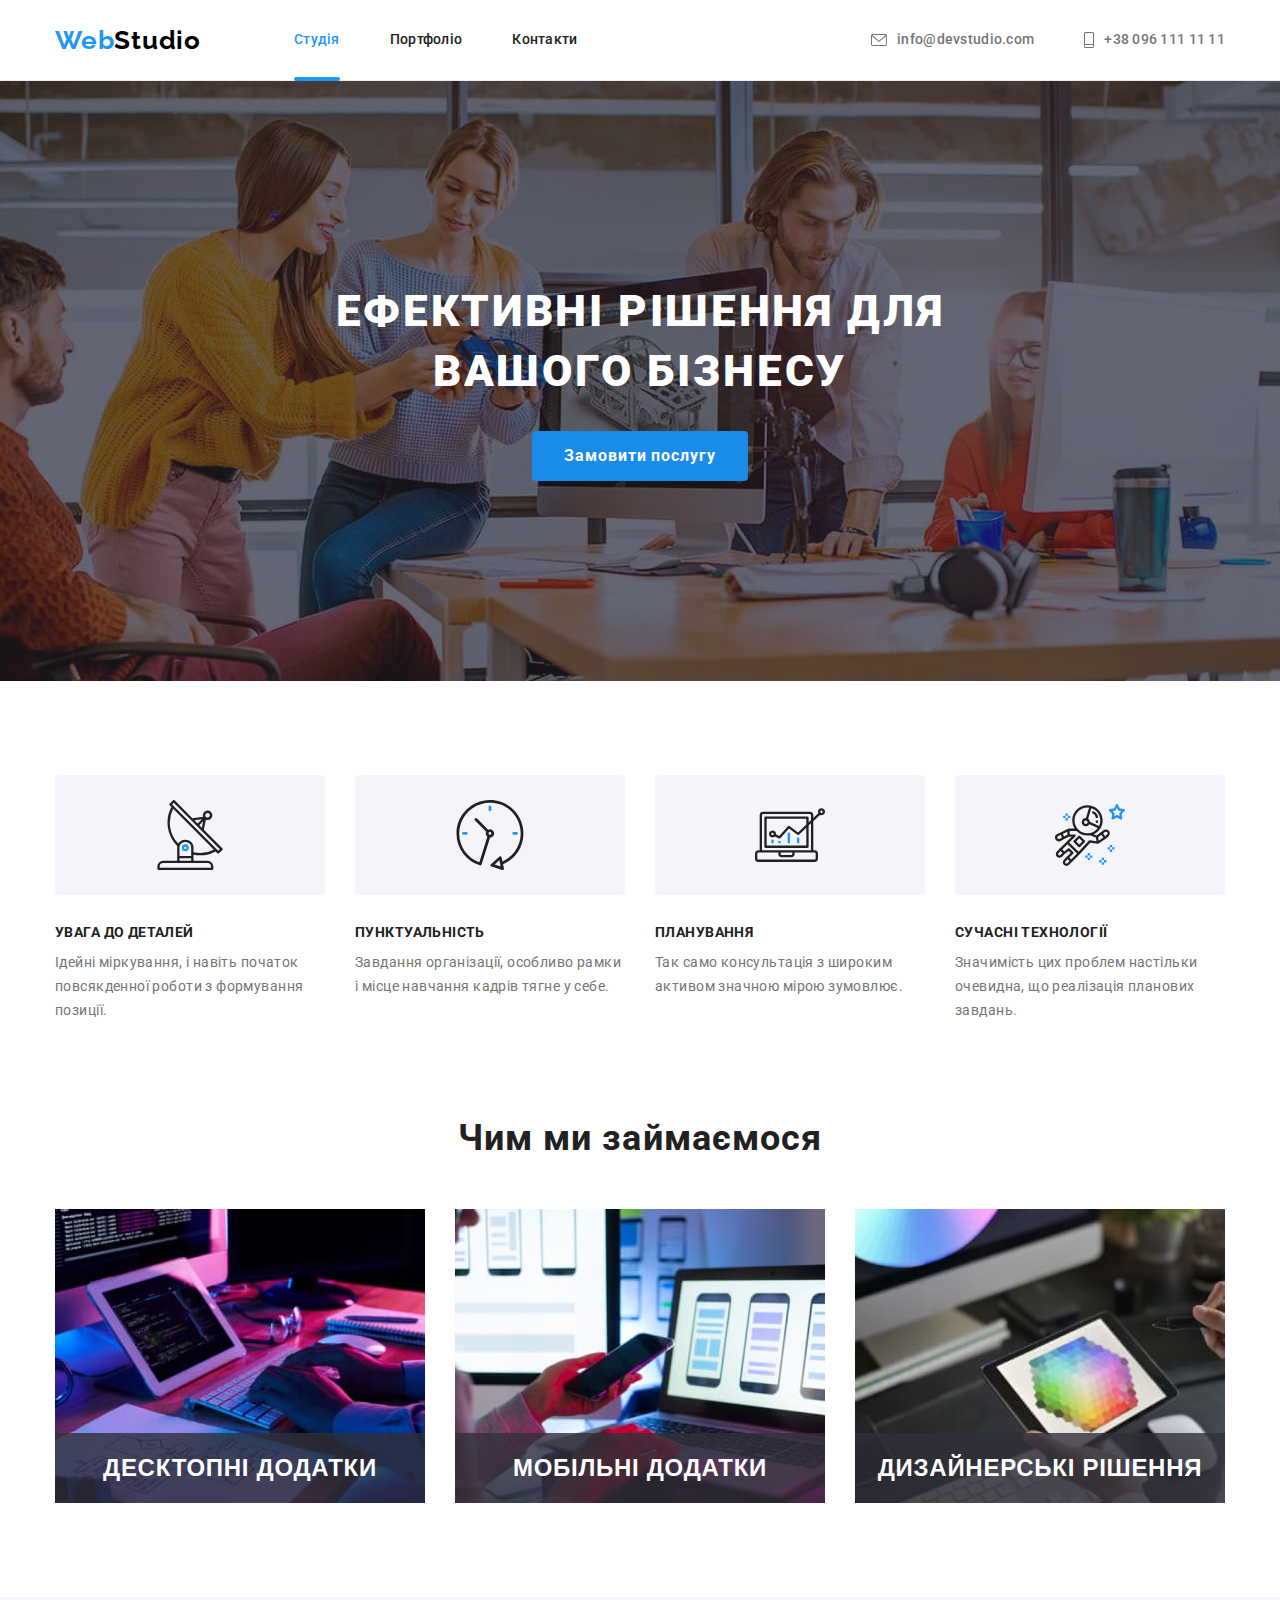
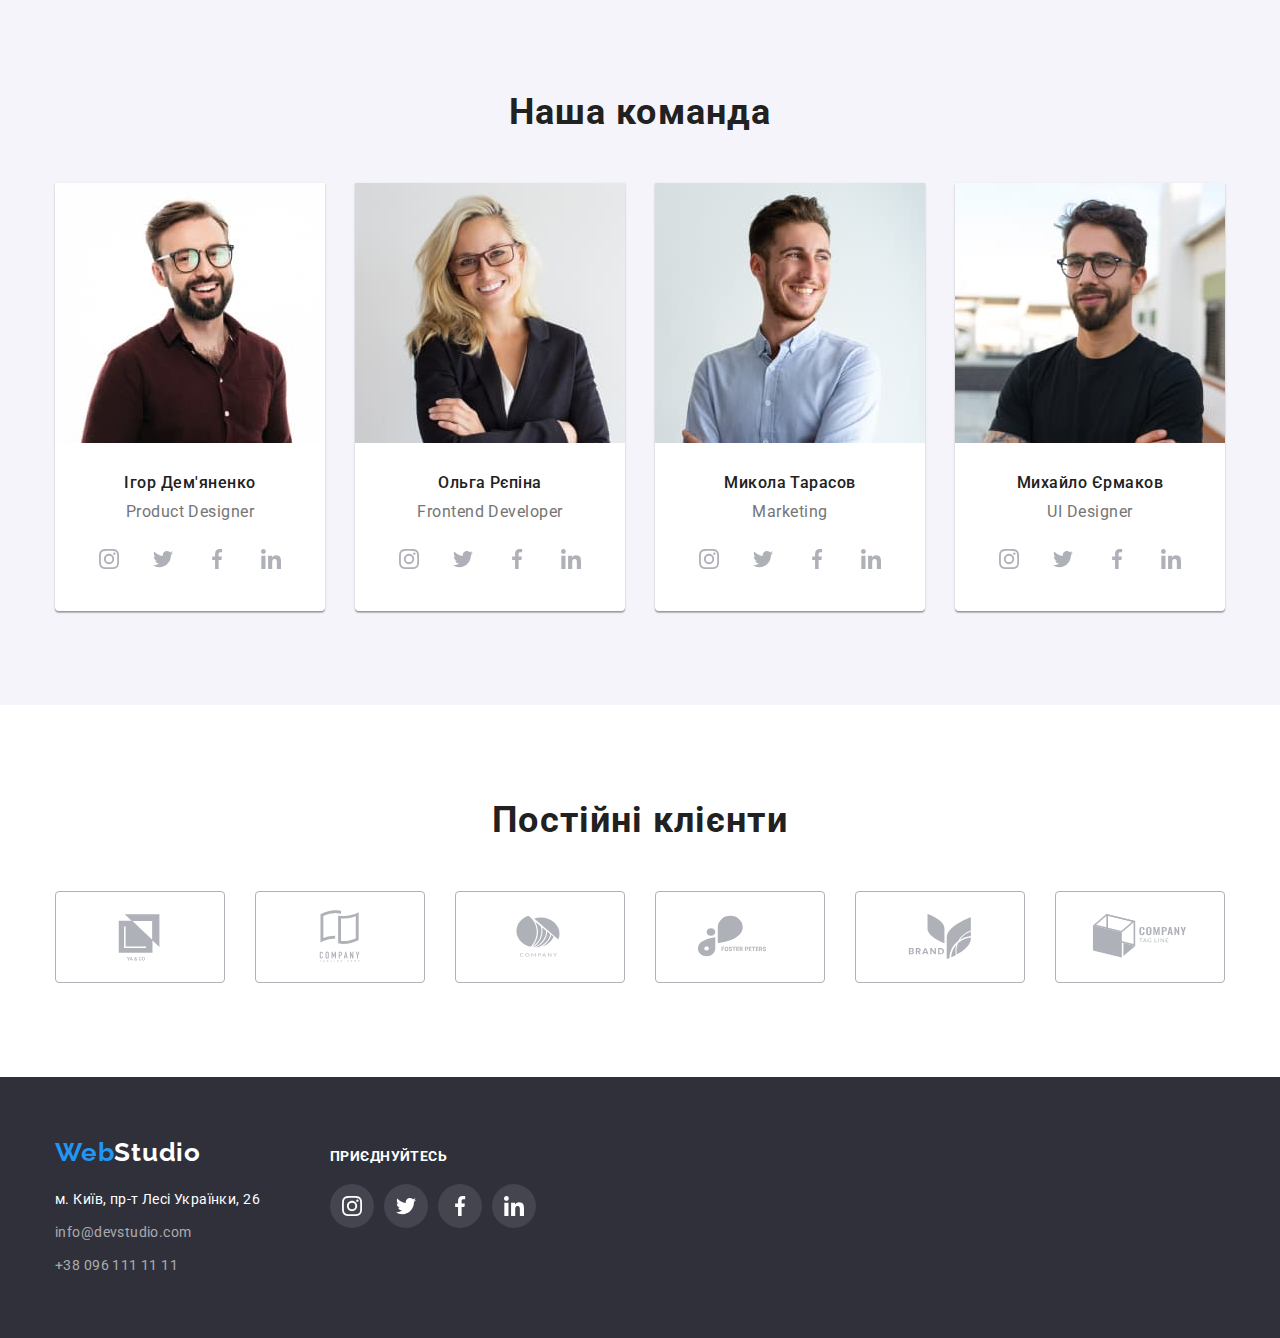
==== index.html @ 01a37bda "Home work 6" ====
<!DOCTYPE html>
<html lang="uk">
  <head>
    <meta charset="UTF-8" />
    <meta http-equiv="X-UA-Compatible" content="IE=edge" />
    <meta name="viewport" content="width=device-width, initial-scale=1.0" />
    <title>WebStudio</title>
    <link
      rel="stylesheet"
      href="https://cdnjs.cloudflare.com/ajax/libs/modern-normalize/1.1.0/modern-normalize.min.css"
    />
    <link rel="stylesheet" href="./css/styles.css" />
    <link rel="preconnect" href="https://fonts.googleapis.com" />
    <link rel="preconnect" href="https://fonts.gstatic.com" crossorigin />
    <link
      href="https://fonts.googleapis.com/css2?family=Raleway:wght@700&family=Roboto:wght@400;500;700;900&display=swap"
      rel="stylesheet"
    />
  </head>
  <body>
    <header class="header">
      <div class="container-header container">
        <nav class="site-nav">
          <a class="logo" href="./index.html">Web<span class="logo-second-part">Studio</span></a>
          <ul class="site-nav-menue list">
            <li class="site-nav-item">
              <a class="nav-link current" href="./index.html">Студія</a>
            </li>
            <li class="site-nav-item">
              <a class="nav-link" href="./portfolio.html">Портфоліо</a>
            </li>
            <li class="site-nav-item">
              <a class="nav-link" href="#">Контакти</a>
            </li>
          </ul>
        </nav>
        <ul class="contact-list list">
          <li class="item">
            <a class="link" href="mailto:info@devstudio.com">
              <svg class="contact-icon" width="16px" height="12px">
                <use href="./images/icons.svg#icon-mail"></use>
              </svg>
              info@devstudio.com
            </a>
          </li>
          <li class="item">
            <a class="link" href="+380961111111">
              <svg class="contact-icon" width="10px" height="16px">
                <use href="./images/icons.svg#icon-telephon"></use>
              </svg>
              +38 096 111 11 11
            </a>
          </li>
        </ul>
      </div>
    </header>
    <main>
      <section class="hero">
        <div class="hero-container container">
          <h1 class="hero-title">Ефективні рішення для вашого бізнесу</h1>
          <button class="hero-button" type="button" data-modal-open>Замовити послугу</button>
        </div>
      </section>
      <section class="feature section">
        <div class="container">
          <h2 class="visually-hidden">Наші переваги</h2>
          <ul class="feature-list list">
            <li class="feature-item">
              <a href="" class="feature-link">
                <svg class="feature-icon" width="70" height="70">
                  <use href="./images/icons.svg#icon-antenna"></use>
                </svg>
              </a>
              <h3 class="feature-title">Увага до деталей</h3>
              <p class="feature-describe">
                Ідейні міркування, і навіть початок повсякденної роботи з формування позиції.
              </p>
            </li>

            <li class="feature-item">
              <a href="" class="feature-link">
                <svg class="feature-icon" width="70" height="70">
                  <use href="./images/icons.svg#icon-clock"></use>
                </svg>
              </a>
              <h3 class="feature-title">Пунктуальність</h3>
              <p class="feature-describe">
                Завдання організації, особливо рамки і місце навчання кадрів тягне у себе.
              </p>
            </li>
            <li class="feature-item">
              <a href="" class="feature-link">
                <svg class="feature-icon" width="70" height="70">
                  <use href="./images/icons.svg#icon-diagram"></use>
                </svg>
              </a>
              <h3 class="feature-title">Планування</h3>
              <p class="feature-describe">
                Так само консультація з широким активом значною мірою зумовлює.
              </p>
            </li>
            <li class="feature-item">
              <a href="" class="feature-link">
                <svg class="feature-icon" width="70" height="70">
                  <use href="./images/icons.svg#icon-astronaut"></use>
                </svg>
              </a>
              <h3 class="feature-title">Сучасні технології</h3>
              <p class="feature-describe">
                Значимість цих проблем настільки очевидна, що реалізація планових завдань.
              </p>
            </li>
          </ul>
        </div>
      </section>
      <section class="section-work section">
        <div class="container">
          <h2 class="section-title">Чим ми займаємося</h2>
          <ul class="work-list list">
            <li class="work-item">
              <div class="work-thumb">
                <img src="./images/comp1.jpg" alt="Людина працює за комп'ютером" width="370" />
                <p class="work-text">Десктопні додатки</p>
              </div>
            </li>
            <li class="work-item">
              <div class="work-thumb">
                <img
                  src="./images/comp2.jpg"
                  alt="Людина працює з мобілкою і ком'ютером одночасно"
                  width="370"
                />
                <p class="work-text">Мобільні додатки</p>
              </div>
            </li>
            <li class="work-item">
              <div class="work-thumb">
                <img
                  src="./images/comp3.jpg"
                  alt="Людина працює з піксельним зображенням"
                  width="370"
                />
                <p class="work-text">Дизайнерські рішення</p>
              </div>
            </li>
          </ul>
        </div>
      </section>
      <section class="section-command section">
        <div class="container">
          <h2 class="section-title">Наша команда</h2>
          <ul class="members-list list">
            <li class="member-item">
              <img
                class="member-img"
                src="./images/igor1.jpg"
                alt="Фото Ігора Дем'яненка"
                width="270"
              />
              <div class="member-info">
                <h3 class="member-title">Ігор Дем'яненко</h3>
                <p class="member-describe" lang="en">Product Designer</p>
                <ul class="members-icons list">
                  <li class="member-icon-item">
                    <a href="" class="member-icon-link">
                      <svg class="member-icon" width="20" height="20">
                        <use href="./images/icons.svg#icon-instagram"></use>
                      </svg>
                    </a>
                  </li>
                  <li class="member-icon-item">
                    <a href="" class="member-icon-link">
                      <svg class="member-icon" width="20" height="20">
                        <use href="./images/icons.svg#icon-twitter"></use>
                      </svg>
                    </a>
                  </li>
                  <li class="member-icon-item">
                    <a href="" class="member-icon-link">
                      <svg class="member-icon" width="20" height="20">
                        <use href="./images/icons.svg#icon-facebook"></use>
                      </svg>
                    </a>
                  </li>
                  <li class="member-icon-item">
                    <a href="" class="member-icon-link">
                      <svg class="member-icon" width="20" height="20">
                        <use href="./images/icons.svg#icon-linkedin"></use>
                      </svg>
                    </a>
                  </li>
                </ul>
              </div>
            </li>
            <li class="member-item">
              <img class="member-img" src="./images/olga2.jpg" alt="Ольга Рєпіна" width="270" />
              <div class="member-info">
                <h3 class="member-title">Ольга Рєпіна</h3>
                <p class="member-describe" lang="en">Frontend Developer</p>
                <ul class="members-icons list">
                  <li class="member-icon-item">
                    <a href="" class="member-icon-link">
                      <svg class="member-icon" width="20" height="20">
                        <use href="./images/icons.svg#icon-instagram"></use>
                      </svg>
                    </a>
                  </li>
                  <li class="member-icon-item">
                    <a href="" class="member-icon-link">
                      <svg class="member-icon" width="20" height="20">
                        <use href="./images/icons.svg#icon-twitter"></use>
                      </svg>
                    </a>
                  </li>
                  <li class="member-icon-item">
                    <a href="" class="member-icon-link">
                      <svg class="member-icon" width="20" height="20">
                        <use href="./images/icons.svg#icon-facebook"></use>
                      </svg>
                    </a>
                  </li>
                  <li class="member-icon-item">
                    <a href="" class="member-icon-link">
                      <svg class="member-icon" width="20" height="20">
                        <use href="./images/icons.svg#icon-linkedin"></use>
                      </svg>
                    </a>
                  </li>
                </ul>
              </div>
            </li>
            <li class="member-item">
              <img
                class="member-img"
                src="./images/mukola3.jpg"
                alt="Фото Миколи Тарасова"
                width="270"
              />
              <div class="member-info">
                <h3 class="member-title">Микола Тарасов</h3>
                <p class="member-describe" lang="en">Marketing</p>
                <ul class="members-icons list">
                  <li class="member-icon-item">
                    <a href="" class="member-icon-link">
                      <svg class="member-icon" width="20" height="20">
                        <use href="./images/icons.svg#icon-instagram"></use>
                      </svg>
                    </a>
                  </li>
                  <li class="member-icon-item">
                    <a href="" class="member-icon-link">
                      <svg class="member-icon" width="20" height="20">
                        <use href="./images/icons.svg#icon-twitter"></use>
                      </svg>
                    </a>
                  </li>
                  <li class="member-icon-item">
                    <a href="" class="member-icon-link">
                      <svg class="member-icon" width="20" height="20">
                        <use href="./images/icons.svg#icon-facebook"></use>
                      </svg>
                    </a>
                  </li>
                  <li class="member-icon-item">
                    <a href="" class="member-icon-link">
                      <svg class="member-icon-icon" width="20" height="20">
                        <use href="./images/icons.svg#icon-linkedin"></use>
                      </svg>
                    </a>
                  </li>
                </ul>
              </div>
            </li>
            <li class="member-item">
              <img
                class="member-img"
                src="./images/muhaylo4.jpg"
                alt="Фото Михайла Єрмака"
                width="270"
              />
              <div class="member-info">
                <h3 class="member-title">Михайло Єрмаков</h3>
                <p class="member-describe" lang="en">UI Designer</p>
                <ul class="members-icons list">
                  <li class="member-icon-item">
                    <a href="" class="member-icon-link">
                      <svg class="member-icon" width="20" height="20">
                        <use href="./images/icons.svg#icon-instagram"></use>
                      </svg>
                    </a>
                  </li>
                  <li class="member-icon-item">
                    <a href="" class="member-icon-link">
                      <svg class="member-icon" width="20" height="20">
                        <use href="./images/icons.svg#icon-twitter"></use>
                      </svg>
                    </a>
                  </li>
                  <li class="member-icon-item">
                    <a href="" class="member-icon-link">
                      <svg class="member-icon" width="20" height="20">
                        <use href="./images/icons.svg#icon-facebook"></use>
                      </svg>
                    </a>
                  </li>
                  <li class="member-icon-item">
                    <a href="" class="member-icon-link">
                      <svg class="member-icon" width="20" height="20">
                        <use href="./images/icons.svg#icon-linkedin"></use>
                      </svg>
                    </a>
                  </li>
                </ul>
              </div>
            </li>
          </ul>
        </div>
      </section>
      <section class="section-clients section">
        <div class="container">
          <h2 class="section-title">Постійні клієнти</h2>
          <ul class="clients-list list">
            <li class="clients-item">
              <a href="" class="clients-link">
                <svg class="clients-icon" width="106" height="60">
                  <use href="./images/icons.svg#icon-yaco"></use>
                </svg>
              </a>
            </li>
            <li class="clients-item">
              <a href="" class="clients-link">
                <svg class="clients-icon" width="106" height="60">
                  <use href="./images/icons.svg#icon-heretagline"></use>
                </svg>
              </a>
            </li>
            <li class="clients-item">
              <a href="" class="clients-link">
                <svg class="clients-icon" width="106" height="60">
                  <use href="./images/icons.svg#icon-company"></use>
                </svg>
              </a>
            </li>
            <li class="clients-item">
              <a href="" class="clients-link">
                <svg class="clients-icon" width="106" height="60">
                  <use href="./images/icons.svg#icon-foster"></use>
                </svg>
              </a>
            </li>
            <li class="clients-item">
              <a href="" class="clients-link">
                <svg class="clients-icon" width="106" height="60">
                  <use href="./images/icons.svg#icon-brend"></use>
                </svg>
              </a>
            </li>
            <li class="clients-item">
              <a href="" class="clients-link">
                <svg class="clients-icon" width="106" height="60">
                  <use href="./images/icons.svg#icon-tagline"></use>
                </svg>
              </a>
            </li>
          </ul>
        </div>
      </section>
    </main>
    <footer class="footer">
      <div class="footer-box container">
        <div class="footer-box-left">
          <a class="footer-logo" href="./index.html"
            >Web<span class="footer-logo-second-part">Studio</span></a
          >
          <address>
            <ul class="address-list list">
              <li class="item">
                <a class="link" href="https://goo.gl/maps/BLsoYbR85hRVmDrb9"
                  >м. Київ, пр-т Лесі Українки, 26</a
                >
              </li>
              <li class="item">
                <a class="contact-link link" href="mailto:info@devstudio.com">info@devstudio.com</a>
              </li>
              <li class="item">
                <a class="contact-link link" href="+380961111111">+38 096 111 11 11</a>
              </li>
            </ul>
          </address>
        </div>
        <div class="footer-social-block">
          <p class="social-block-title">Приєднуйтесь</p>
          <ul class="social-icons list">
            <li class="social-icon-item">
              <a href="#" class="social-icon-link">
                <svg class="social-icon" width="20" height="20">
                  <use href="./images/icons.svg#icon-instagram"></use>
                </svg>
              </a>
            </li>
            <li class="social-icon-item">
              <a href="#" class="social-icon-link">
                <svg class="social-icon" width="20" height="20">
                  <use href="./images/icons.svg#icon-twitter"></use>
                </svg>
              </a>
            </li>
            <li class="social-icon-item">
              <a href="#" class="social-icon-link">
                <svg class="social-icon" width="20" height="20">
                  <use href="./images/icons.svg#icon-facebook"></use>
                </svg>
              </a>
            </li>
            <li class="social-icon-item">
              <a href="#" class="social-icon-link">
                <svg class="social-icon" width="20" height="20">
                  <use href="./images/icons.svg#icon-linkedin"></use>
                </svg>
              </a>
            </li>
          </ul>
        </div>
      </div>
    </footer>
    <div class="backdrop is-hidden" data-modal>
      <div class="modal">
        <!-- <h2>Open</h2>
        <p>Open window></p> -->
        <button class="modal-close-button" type="button" data-modal-close>
          <svg class="close-icon" width="18" height="18">
            <use href="./images/icons.svg#icon-close-black-new"></use>
          </svg>
        </button>
        <div class="form-field">
          <h2 class="form-title">Залиште свої дані, ми вам передзвонимо</h2>
          <form name="contact-form">
            <label class="form-label" for="person-name">Ім'я</label>
            <div class="form-control">
              <input class="form-input" id="person-name" type="text" name="person-name" />
              <svg class="form-icon" width="18" height="18">
                <use href="./images/icons.svg#icon-person"></use>
              </svg>
            </div>

            <label class="form-label" for="person-phone">Телефон</label>
            <div class="form-control">
              <input class="form-input" id="person-phone" type="tel" name="person-phone" />
              <svg class="form-icon" width="18" height="18">
                <use href="./images/icons.svg#icon-phone"></use>
              </svg>
            </div>

            <label class="form-label" for="person-email">Пошта</label>
            <div class="form-control">
              <input class="form-input" id="person-email" type="email" name="person-email" />
              <svg class="form-icon" width="18" height="18">
                <use href="./images/icons.svg#icon-email"></use>
              </svg>
            </div>

            <label class="form-label" for="person-commet">Коментар</label>
            <textarea
              class="form-commet"
              id="person-commet"
              name="person-commet"
              placeholder="Введіть текст"
            ></textarea>

            <!-- <input
              class="checkbox-input"
              id="terms-checkbox"
              type="checkbox"
              name="terms-checkbox"
            /> -->
            <label class="checkbox-label" for="terms-checkbox">
              <input
                class="checkbox-input"
                id="terms-checkbox"
                type="checkbox"
                name="terms-checkbox"
              />
              <span class="checkbox-chec-markr">
                <svg class="checkbox-icon" width="13" height="11">
                  <use href="./images/icons.svg#icon-chec-mark"></use>
                </svg> </span
              >Погоджуюся з розсилкою та приймаю
              <a class="checkbox-link" href="#">Умови договору</a>
            </label>

            <button class="form-button" type="submit">Відправити</button>
          </form>
        </div>
      </div>
    </div>
    <script src="./js/modal.js"></script>
  </body>
</html>
---- css/styles.css ----
:root {
    --primary-text-color:#757575;
    --title-text-color:#212121;
    --accent-color: #2196f3;
    --button-color:#188ce8;
    --logo-second-part-color:#000000;
    --title-white-color:#ffffff;
    --dark-background-color:#2f303a;
    --ligt-background-color:#f5f4fa;
    --customers-background-color:#f5f5f5;
    --icons-background: #afb1b8;

}


body {
    font-family: 'Roboto', sans-serif;
    font-size: 14px;
    background-color: var(--title-white-color);
    color: var(--primary-text-color)
}

p,
h1,
h2,
h3,
h4,
h5,
h6 {
    margin: 0;
}

ul,
ol {
    margin: 0;
    padding-left: 0;
}

button {
    cursor: pointer;
}

address {
    font-style: normal;
}

img {
    display: block;
    max-width: 100%;
    height: auto;
}

.list {
    list-style: none;
}

 /*------- Загальна ширина контейнера------- */


.container {
    width: 1200px;
    margin-left: auto;
    margin-right: auto;
    padding-left: 15px;
    padding-right: 15px;
}

.section {
    padding: 94px 0px;
}

/*------- Сховати текст------- */

.visually-hidden {
    position: absolute;
    white-space: nowrap;
    width: 1px;
    height: 1px;
    overflow: hidden;
    border: 0;
    padding: 0;
    clip: rect(0 0 0 0);
    clip-path: inset(50%);
    margin: -1px;
}
 
.header {
    /* padding: 24px 0%; */
    border-bottom: 1px solid #ececec;
}

/* ------- Логотип----- */

.logo {
    margin-right: 93px;

    font-family: 'Raleway', sans-serif;
    font-weight: 700;
    font-size: 26px;
    line-height: 1.19;
    letter-spacing: 0.03em;
    color: var(--accent-color);
    text-decoration: none;
}

.logo-second-part {
    color: var(--logo-second-part-color);
}


.container-header{
    display: flex;
    align-items: center;
}


 /* Caйт навігатор */

.site-nav{
    display: flex;
    align-items: center;
}

.site-nav-menue{
    display: flex;
    align-items: center;
}


.site-nav-item{
    /* position: relative; */

    margin-right: 50px;
}

.site-nav-menue .site-navigation-item:last-child {
    margin-right: 0;
}


.site-nav .link{ 
    display: block;
    padding-top: 32px;
    padding-bottom: 32px;
}

/*  ------Меню -----*/

.nav-link {
    position: relative;

    display: block;
    padding-top: 32px;
    padding-bottom: 32px;

    font-weight: 500;
    line-height: 1.14;
    letter-spacing: 0.02em;
    color: var(--title-text-color);
    text-decoration: none;
    transition: color 250ms cubic-bezier(0.4, 0, 0.2, 1);
}

.nav-link:hover,
.nav-link:focus,
.nav-link.current {
    color: var(--accent-color);
}


.nav-link.current::after {
    position: absolute; 
    display: block; 
    width: 100%;
    height: 4px;
    left: 0;
    bottom: -1px;
    background: currentColor;
    content: "";
    border-radius: 2px; 
}


/*----------Контакти у шапці ----------*/

.contact-list {
    display: flex;
    align-items: center;
    margin-left: auto;
}

.contact-list .item:not(:last-child) {
    margin-right: 50px;
}

.contact-list .link {
    display: flex;
    align-items: center;
    padding-top: 32px;
    padding-bottom: 32px;

    font-weight: 500;
    line-height: 1.14;
    letter-spacing: 0.02em;
    color: var(--primary-text-color);
    text-decoration: none;
    transition: color 250ms cubic-bezier(0.4, 0, 0.2, 1);

}

.contact-list .link:hover,
.contact-list .link:focus {
    color: var(--accent-color);
}

.contact-icon {
    margin-right: 10px;

    fill: currentColor;
}

/*------- Герой -----------------*/

.hero {
    max-width: 1600px;
    height: 600px;
    padding-top: 200px;
    padding-bottom: 200px;
    margin: 0 auto;

    background-image: linear-gradient(rgba(47, 48, 58, 0.4), rgba(47, 48, 58, 0.4)), url(../images/hero-bg.jpg);
    background-repeat: no-repeat;
    background-position: center top;
    background-size: cover;
}

.hero-container {
    text-align: center;
}

.hero-title{
    width: 696px;
    margin-left: auto;
    margin-right: auto;
    margin-bottom: 30px;

    color: var(--title-white-color);
    font-family: 'Roboto';
    font-style: normal;
    font-weight: 900;
    font-size: 44px;
    line-height: 60px;    
    text-align: center;
    letter-spacing: 0.06em;
    text-transform: uppercase;
}

 .hero-button {
    padding: 10px 32px;
    font-family: inherit;
    font-weight: 700;
    font-size: 16px;
    line-height: 1.88;
    text-align: center; 
    letter-spacing: 0.06em;
    color: var(--title-white-color);
    background-color: var(--button-color);
    border-radius: 4px;
    border: none;
    transition: color 250ms cubic-bezier(0.4, 0, 0.2, 1), background-color 250ms cubic-bezier(0.4, 0, 0.2, 1);
}

 .hero-button:hover,
 .hero-button:focus {
    background-color: var(--accent-color);
 }

 .section-title {
    margin-bottom: 50px;
    font-weight: 700;
    font-size: 36px;
    line-height: 1.17;
    text-align: center;
    letter-spacing: 0.03em;
    color: var(--title-text-color);
 }


 /*--------------Модальне вікно----------- */

 .backdrop {
    position: fixed;
    top: 0;
    left: 0;
    width: 100%;
    height: 100%; 
    z-index: 1;
    opacity: 1;
    visibility: visible; 
    background-color: rgba(0, 0, 0, 0.2); 
    transition: opacity 250ms cubic-bezier(0.4, 0, 0.2, 1);
 }

.backdrop.is-hidden {
    opacity: 0;
    pointer-events: none;
}
 
.modal {
    position: absolute;
    display: flex;
    justify-content: end;
    top: 50%;
    left: 50%;
    width: 528px;
    height: 581px;
    
    background-color: var(--title-white-color);
    box-shadow: 0px 1px 3px rgba(0, 0, 0, 0.12), 0px 1px 1px rgba(0, 0, 0, 0.14), 0px 2px 1px rgba(0, 0, 0, 0.2); 
    transform: translate(-50%, -50%);
    border-radius: 4px;
    transition: transform 250ms cubic-bezier(0.4, 0, 0.2, 1);

    padding: 40px;
}

.modal-close-button {
    position: absolute;
    right: 8px;
    top: 8px;
    display: flex;
    align-items: center;
    justify-content: center;
    width: 30px;
    height: 30px;
    color: var(--logo-second-part-color);
    background-color: var(--title-white-color);
    border-radius: 50%;
    border: 1px solid rgba(0, 0, 0, 0.1);
    cursor: pointer;
}

.close-icon:hover,
.close-icon:focus {
    background-color: var(--accent-color);
}



/* ----------------------Форма-------------------------- */

.form-title{
    font-weight: 700;
    font-size: 20px;
    line-height: 1.15;
    text-align: center;
    letter-spacing: 0.03em;
    color: var(--title-text-color);
    margin-bottom: 12px;
}

input {
    /* padding: 8px; */
    font-family: inherit;
}

 label {
    display: flex;
    flex-direction: column;
    /* margin-bottom: 8px; */
} 

.form-label{
    display: block;
    margin-bottom: 4px;
    font-size: 12px;
    line-height: 1.17;
    letter-spacing: 0.01em;
    color: var(--primary-text-color);
}

.form-control {
    position: relative;
    margin-bottom: 10px;
}

.form-input {
    width: 100%;
    height: 40px;
    padding: 12px 11px 11px 38px;
    border: 1px solid rgba(33, 33, 33, 0.2);
    border-radius: 4px;
    cursor: pointer;
    outline: none;
}

/* .form-input:hover,  */
.form-input:focus {
border-color: var(--accent-color);
}

.form-icon {
    position: absolute;
    left: 12px;
    top: 11px;
    /* top: 50%;
    transform: translateY(-50); */
    fill:currentColor; 
}

.form-control:focus-within .form-icon {
    fill:var(--accent-color);
}

/* .form-input:focus .form-icon
 {
    fill: var(--accent-color);
} */

.form-commet {
    width: 100%;
    height: 120px;
    resize: none;
}

.form-button {
    display: flex;
    justify-content: center;
    align-items: center;
    margin: 0 auto;
    margin-left: 85px;
    margin-right: 125px;
    position: absolute;
        width: 200px;
        height: 50px;
        /* left: 284px;
        top: 727px;
     */
        background-color: var(--accent-color);
        box-shadow: 0px 4px 4px rgba(0, 0, 0, 0.15);
        border-radius: 4px;
}
.form-button:hover,
.form-button:focus {
    background: #188CE8;
        box-shadow: 0px 4px 4px rgba(0, 0, 0, 0.15);
}


/* ------------------------checkbox---------------------- */

.checkbox-input {
    appearance: none;
}

.checkbox-label{
    position: relative;
    padding-left: 24px;
    margin-bottom: 31px;
}

.checkbox-label::before {
    position: absolute;
    top: 0;
    left: 0;
    width: 16px;
    height: 15px;
    border: 1px solid black;
    border-radius: 2px;
    content: "";
}

.checkbox-label::after {
    position: absolute;
    top: 4px;
    left: 4px;
    width: 11px;
    height: 8px;
    border: 1px solid black;
    border-radius: 2px;
    background-image: url("../images/");
    background-color: var(--accent-color);
    content: "";
    opacity: 0;
}




.checkbox-input:checked + .checkbox-label::after {
    /* color: var(--accent-color); */
    opacity: 1;
} 

.checkbox-label {
    font-size: 14px;
    line-height: 1.71;
}

.checkbox-link {
    color: var(--accent-color);
}

/*------- Особливості -------*/


.feature {
    padding-bottom: 0;
}

.feature-list {
    display: flex;
}

.feature-item {
    width: 270px;
}

.feature-item:not(:last-child) {
    margin-right: 30px;
}

.feature-link {
    margin-bottom: 30px;
    width: 100%;
    height: 120px;
    display: flex;
    align-items: center;
    justify-content: center;
    background:  #f5f4fa;
    border-radius: 4px;

}


.feature-title {
    margin-bottom: 10px;

    font-size: 14px;
    line-height: 1.14;
    letter-spacing: 0.03em;
    text-transform: uppercase;
    color: var(--title-text-color);
 }

 .feature-describe {
    line-height: 1.71;
    letter-spacing: 0.03em;
    text-transform: none;
 }

 /* ------Чим ми займаємося------ */

 .work-list {
    display: flex;
 }
 
 .work-item {
    width: 370px;

 }

 .work-item:not(:last-child) {
    margin-right: 30px;
 }

 .work-thumb {
     position: relative;
   
    background: rgba(47, 48, 58, 0.8);
    overflow: hidden;
 }

 .work-thumb > .work-text {
     position: absolute;
     bottom: 0;
     left: 0;
     display: flex;
     align-items: center;
     justify-content: center;
     margin: 0;
     width: 100%;
     height: 70px;
     border-bottom-left-radius: 4px;

     font-family: sans-serif;
     font-size: 24px;
     color: var(--title-white-color);
     background-color: rgba(47, 48, 58, 0.8);

 }


 .work-text {
    font-style: normal;
    font-weight: 700;
    font-size: 14px;
    line-height: 1.17;
    text-align: center;
    letter-spacing: 0.03em;
    text-transform: uppercase;

    color: var(--title-white-color);

 }
 /*------- Наша команда------ */

 .section-command {
    background-color: var(--ligt-background-color);
 }

 .members-list {
    display: flex;
 }

.member-item {
    width: 270px;
    background-color: var(--title-white-color);
    box-shadow: 0px 1px 3px rgba(0, 0, 0, 0.12), 0px 1px 1px rgba(0, 0, 0, 0.14), 0px 2px 1px rgba(0, 0, 0, 0.2);
    border-radius: 0px 0px 4px 4px;
}

.member-item:not(:last-child) {
    margin-right: 30px;
}

.member-info{
    padding-top: 30px;
    padding-bottom: 30px;

}

.member-title {
    margin-bottom: 10px;
    font-weight: 500;
    font-size: 16px;
    line-height: 1.19;
    text-align: center;
    letter-spacing: 0.03em;
    color: var(--title-text-color);
}

.member-describe {
    margin-bottom: 16px ;
    font-size: 16px;
    line-height: 1.19;
    text-align: center;
    letter-spacing: 0.03em;
}


.members-icons {
    display: flex;
    justify-content: center;
}

.member-icon-item {
    width: 44px;
    height: 44px;
}

.member-icon-item:not(:last-child) {
    margin-right: 10px;
}

.member-icon-link {
    display: flex;
    justify-content: center;
    align-items: center;

    width: 100%;
    height: 100%;

    fill: var(--icons-background);
    border-radius: 50%;
    transition: fill 250ms cubic-bezier(0.4, 0, 0.2, 1), background-color 250ms cubic-bezier(0.4, 0, 0.2, 1);

}

.member-icon-link:hover,
.member-icon-link:focus {
    background-color: var(--accent-color);
    fill: var(--title-white-color);
}


/* ---------------Постійні клієнти----------- */


.clients-list { 
    display: flex;
    justify-content: center;
    align-items: center;
    gap: 30px;
} 

.clients-item {
    width: calc(100%-60px/6);
    
}

.clients-link {
    width: 170px;
    height: 92px;
    display: flex;
    justify-content: center;
    align-items: center;
        
    border: 1px solid #afb1b8; 
    border-radius: 4px;
    color: var(--icons-background);
    transition: color 250ms cubic-bezier(0.4, 0, 0.2, 1), border-radius 250ms cubic-bezier(0.4, 0, 0.2, 1);
} 

.clients-link:hover,
.clients-link:focus{
    border-color: var(--accent-color);
    color: var(--accent-color);
}

.clients-icon {
     fill:currentColor;

}


/* ---------Портфолио-------- */

.portfolio-button-list {
    display: flex;
    justify-content: center;
    margin-bottom: 50px;
}

.portfolio-but-item:not(:last-child) {
    margin-right: 8px;
}

.portfolio-button {
    padding-top: 6px;
    padding-bottom: 6px;
    padding-left: 22px;
    padding-right: 22px;
    font-family: inherit;
    font-weight: 500;
    font-size: 16px;
    line-height: 1.63;
    text-align: center;
    letter-spacing: 0.03em;
    color: var(--title-text-color);
    background-color: var(--ligt-background-color);
    border-radius: 4px;
    border: none;
    cursor: pointer;
    transition: color 250ms cubic-bezier(0.4, 0, 0.2, 1), background 250ms cubic-bezier(0.4, 0, 0.2, 1);
}

.portfolio-button:hover,
.portfolio-button:focus,
.portfolio-button.current {
    color: var(--title-white-color);
    background-color: var(--accent-color);
    box-shadow: 0px 3px 1px rgba(0, 0, 0, 0.1), 0px 1px 2px rgba(0, 0, 0, 0.08), 0px 2px 2px rgba(0, 0, 0, 0.12);
    }
    
.portfolio-list {
    display: flex;
    flex-wrap: wrap;
    gap: 30px;
}

.portfolio-item {
    width: 370px;
}

.portfolio-item:hover {
    box-shadow: 0px 1px 1px rgba(0, 0, 0, 0.12), 0px 4px 4px rgba(0, 0, 0, 0.06), 1px 4px 6px rgba(0, 0, 0, 0.16);
} 

.portfolio-link {
    display: block;

    text-decoration: none;
    box-shadow: none;
    transition: box-shadow 250ms cubic-bezier(0.4, 0, 0.2, 1);
}

.portfolio-link:hover,
.portfolio-link:focus {
    box-shadow: 0px 1px 1px
    rgba(0, 0, 0, 0.12), 0px 4px 4px rgba(0, 0, 0, 0.06),
     1px 4px 6px rgba(0, 0, 0, 0.16);

}

.portfolio-info {
    padding-top: 20px;
    padding-bottom: 20px;
    padding-left: 24px;
    padding-right: 24px;

    border-left: 1px solid #eeeeee;
    border-right: 1px solid #eeeeee;
    border-bottom: 1px solid #eeeeee;
}

.portfolio-title {
    margin-bottom: 4px;

    font-size: 18px;
    line-height: 2;
    letter-spacing: 0.06em;
    color: var(--title-text-color);
}

.portfolio-description {
   
    font-size: 16px;
    line-height: 1.88;
    letter-spacing: 0.03em;
    color: var(--primary-text-color); 
    

}

.portfolio-thumb {
    position: relative;
    overflow: hidden;
}

.portfolio-overlay {
    padding: 63px 24px;
    position: absolute;

    width: 100%;
    height: 100%;
    color: var(--title-white-color);
    font-size: 18px;
    line-height: 1.56;
    letter-spacing: 0.03em;
    
    background-color: rgba(33, 150, 243, 0.9);
    transition: transform 250ms cubic-bezier(0.4, 0, 0.2, 1);
    transform: translateY(0); /* ??? */
}

.portfolio-link:hover .portfolio-overlay,
.portfolio-link:focus .portfolio-overlay {
    transform: translateY(-100%);
}


/* ------Footer------- */

.footer {
    padding-top: 60px;
    padding-bottom: 60px;

    background-color: var(--dark-background-color);
}
 /* ----Комент--- */
/* .footer-box {
    display: flex;
    justify-content: flex-start;
} */


.footer-box {
    display: flex;
    align-items: baseline;
}


.footer-box-left{

margin-right:70px;
}


.footer-logo {
    display: block;
    margin-bottom: 20px;
    
    font-family: 'Raleway';
    font-weight: 700;
    font-size: 26px;
    line-height: 1.19;
    letter-spacing: 0.03em;
    color: var(--accent-color);
    text-decoration: none;
}


.footer-logo-second-part {
    color: var(--title-white-color);
}

.address-list .item:not(:last-child) {
    margin-bottom: 9px;
}

.address-list .link {
    font-style: normal;
    line-height: 1.71;
    letter-spacing: 0.03em;
    color: var(--title-white-color);
    text-decoration: none;
    transition: color 250ms cubic-bezier(0.4, 0, 0.2, 1);
}

.address-list .link:hover,
.address-list .link:focus {
    color: var(--accent-color);
}

.address-list .contact-link {
    color: rgba(255, 255, 255, 0.6);
}


.social-block-title {
    margin-bottom: 20px;

    font-weight: 700; 
    line-height: 1,14;
    letter-spacing: 0.03em;
    text-transform: uppercase;
    color: var(--title-white-color);
}

.social-icons {
    display: flex;
}

.social-icon-item {
    width: 44px;
    height: 44px;
}

.social-icon-item:not(:last-child) {
    margin-right: 10px;
}

.social-icon-link {
    display: flex;
    justify-content: center;
    align-items: center;

    width: 100%;
    height: 100%;

    background-color: rgba(255, 255, 255, 0.1);
    color:  var(--title-white-color);
    border-radius: 50%;
    transition: background-color 250ms cubic-bezier(0.4, 0, 0.2, 1);
}

.social-icon-link:hover,
.social-icon-link:focus {
    background-color: var(--accent-color);
    /* fill: var(--title-white-color);   */
}

.social-icon {
    
    fill: currentColor;  
}
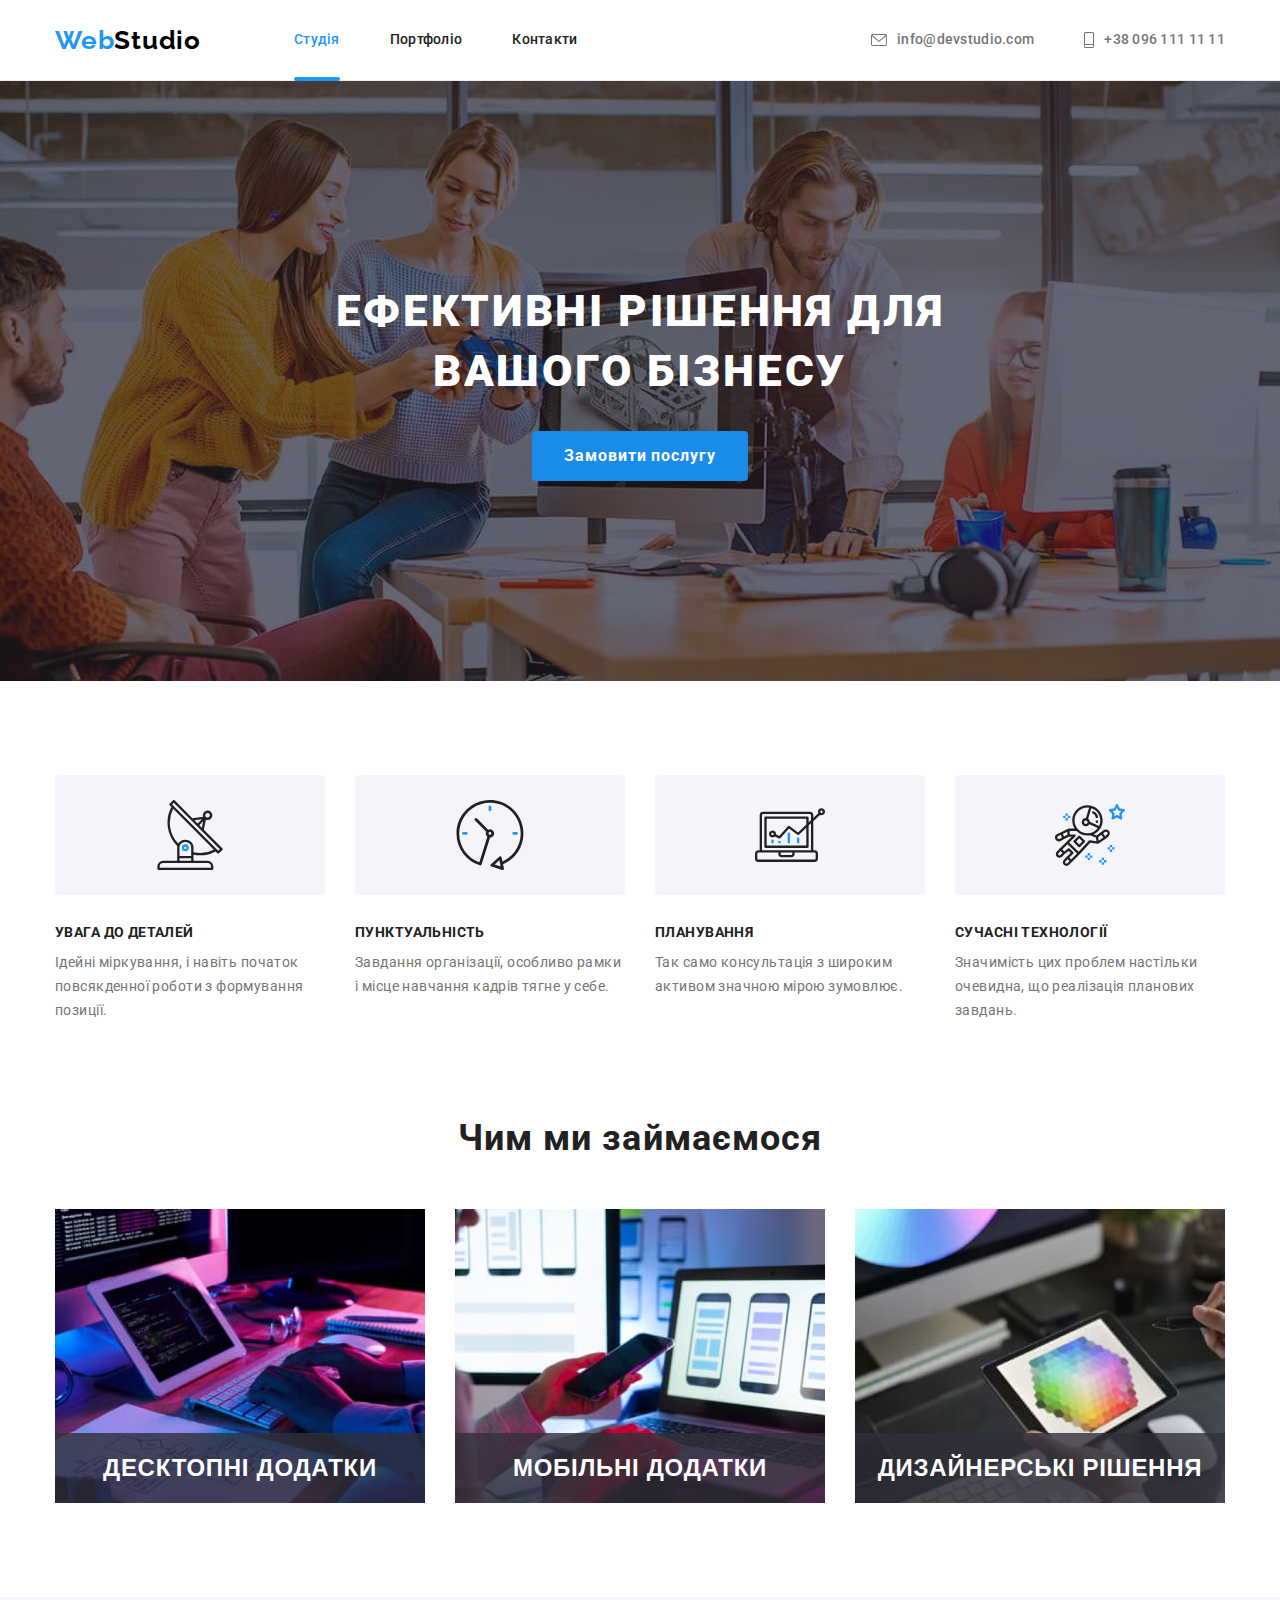
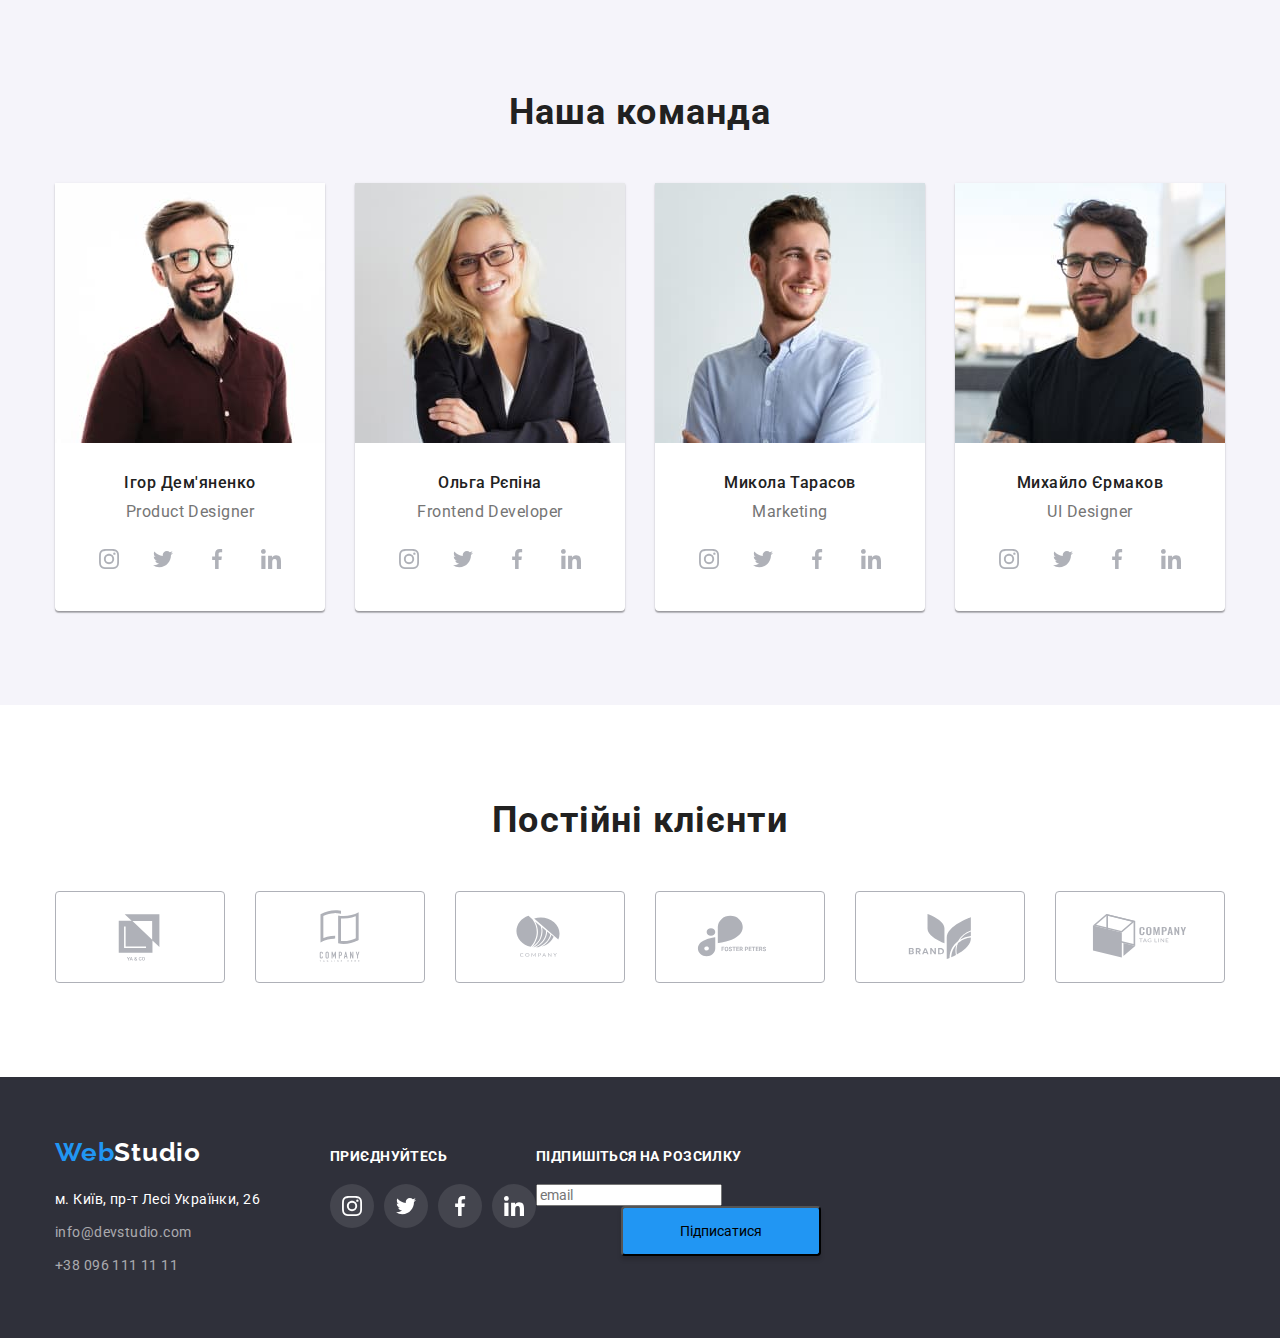
==== commit e006292f: "add checkmark" ====
--- a/index.html
+++ b/index.html
@@ -421,6 +421,22 @@
             </li>
           </ul>
         </div>
+        <!-- </div> -->
+
+        <div class="footer-social-block">
+          <p class="social-block-title">Підпишіться на розсилку</p>
+          <!-- <label class="form-footer-label">
+          <p class="form-footer-title">Підпишіться на розсилку</p></label
+        > -->
+          <input
+            class="footer-input"
+            id="person-email"
+            type="email"
+            name="person-email"
+            placeholder="email"
+          />
+          <button class="form-button" type="submit">Підписатися</button>
+        </div>
       </div>
     </footer>
     <div class="backdrop is-hidden" data-modal>
@@ -467,24 +483,15 @@
               placeholder="Введіть текст"
             ></textarea>
 
-            <!-- <input
-              class="checkbox-input"
-              id="terms-checkbox"
-              type="checkbox"
-              name="terms-checkbox"
-            /> -->
-            <label class="checkbox-label" for="terms-checkbox">
+            <label class="checkbox-label">
               <input
                 class="checkbox-input"
                 id="terms-checkbox"
                 type="checkbox"
                 name="terms-checkbox"
               />
-              <span class="checkbox-chec-markr">
-                <svg class="checkbox-icon" width="13" height="11">
-                  <use href="./images/icons.svg#icon-chec-mark"></use>
-                </svg> </span
-              >Погоджуюся з розсилкою та приймаю
+              <span class="checkbox-chec-markr"></span>
+              Погоджуюся з розсилкою та приймаю
               <a class="checkbox-link" href="#">Умови договору</a>
             </label>
 
--- a/css/styles.css
+++ b/css/styles.css
@@ -312,7 +312,7 @@
     justify-content: end;
     top: 50%;
     left: 50%;
-    width: 528px;
+    width: 528px; 
     height: 581px;
     
     background-color: var(--title-white-color);
@@ -322,6 +322,10 @@
     transition: transform 250ms cubic-bezier(0.4, 0, 0.2, 1);
 
     padding: 40px;
+}
+
+.form-field {
+    margin-right: 15px;
 }
 
 .modal-close-button {
@@ -340,11 +344,14 @@
     cursor: pointer;
 }
 
-.close-icon:hover,
+/* .close-icon:hover,
 .close-icon:focus {
     background-color: var(--accent-color);
-}
-
+} */
+
+.modal-close-button:hover {
+    fill:var(--accent-color);
+}
 
 
 /* ----------------------Форма-------------------------- */
@@ -449,11 +456,54 @@
 
 /* ------------------------checkbox---------------------- */
 
+.checkbox-label {
+    display: flex;
+    flex-direction: row;
+    align-items: center;
+    padding-left: 20px;
+    margin-bottom: 30px;
+    margin-top: 20px;
+}
+
 .checkbox-input {
+    -webkit-appearance: none;
     appearance: none;
-}
+    position: absolute;
+}
+
+.checkbox-chec-markr {
+    display: inline-block;
+    width: 16px;
+    height: 15px;
+
+    border: 2px solid var(--title-text-color);
+    border-radius: 2px;
+    margin-right: 4px;
+}
+
+.checkbox-input:checked + .checkbox-chec-markr {
+    border-color: var(--accent-color);
+    background-color: var(--accent-color);
+    background-image: url('../images/checkmark.svg');
+    background-size: cover;
+    background-origin: border-box;
+}
+
+.checkbox-input:hover+.checkbox-chec-markr {
+    border-color: var(--accent-color);
+    cursor: pointer;
+}
+
+.checkbox-link {
+    color: var(--accent-color);
+    margin-left: 4px;
+}
+
+
+/*
 
 .checkbox-label{
+    display: block;
     position: relative;
     padding-left: 24px;
     margin-bottom: 31px;
@@ -476,19 +526,13 @@
     left: 4px;
     width: 11px;
     height: 8px;
-    border: 1px solid black;
-    border-radius: 2px;
-    background-image: url("../images/");
-    background-color: var(--accent-color);
+    background-image: url("../images/icons.svg#icon-chec-mark");
     content: "";
     opacity: 0;
 }
 
 
-
-
 .checkbox-input:checked + .checkbox-label::after {
-    /* color: var(--accent-color); */
     opacity: 1;
 } 
 
@@ -500,6 +544,9 @@
 .checkbox-link {
     color: var(--accent-color);
 }
+
+*/
+
 
 /*------- Особливості -------*/
 
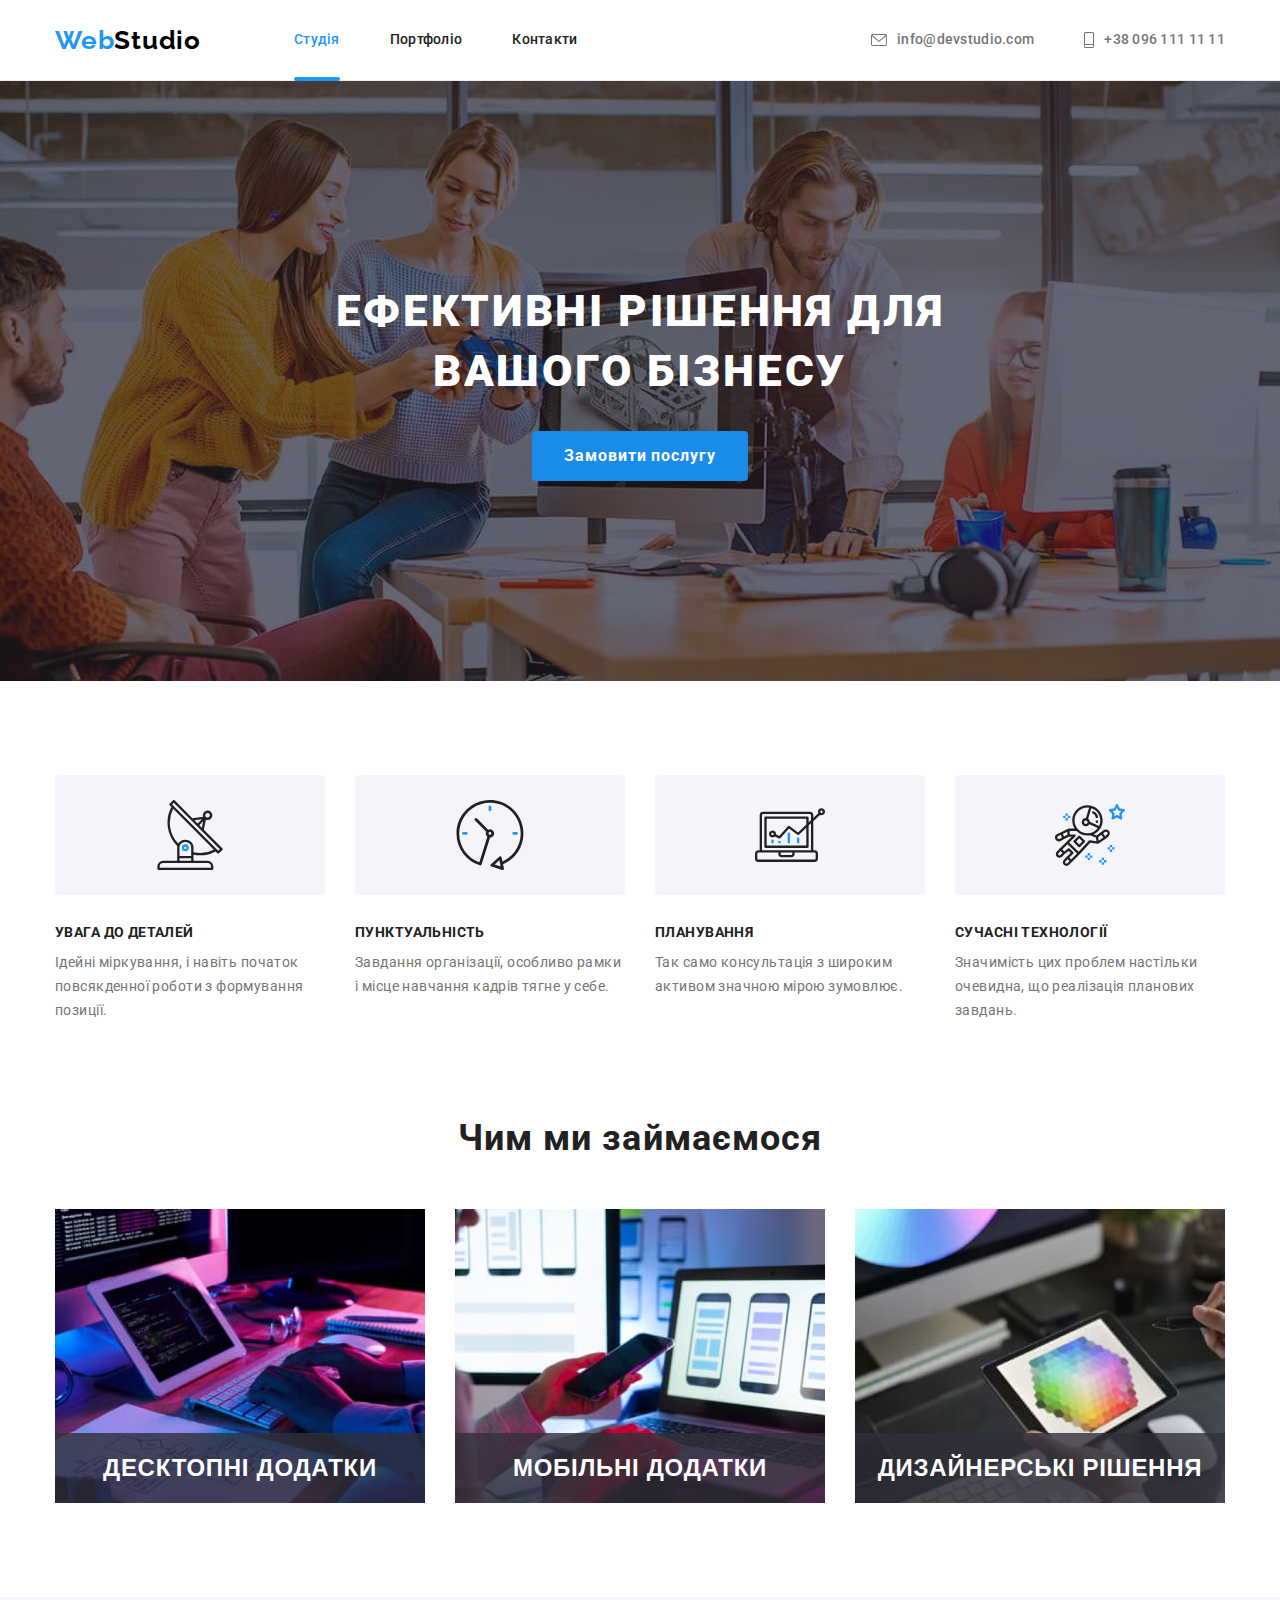
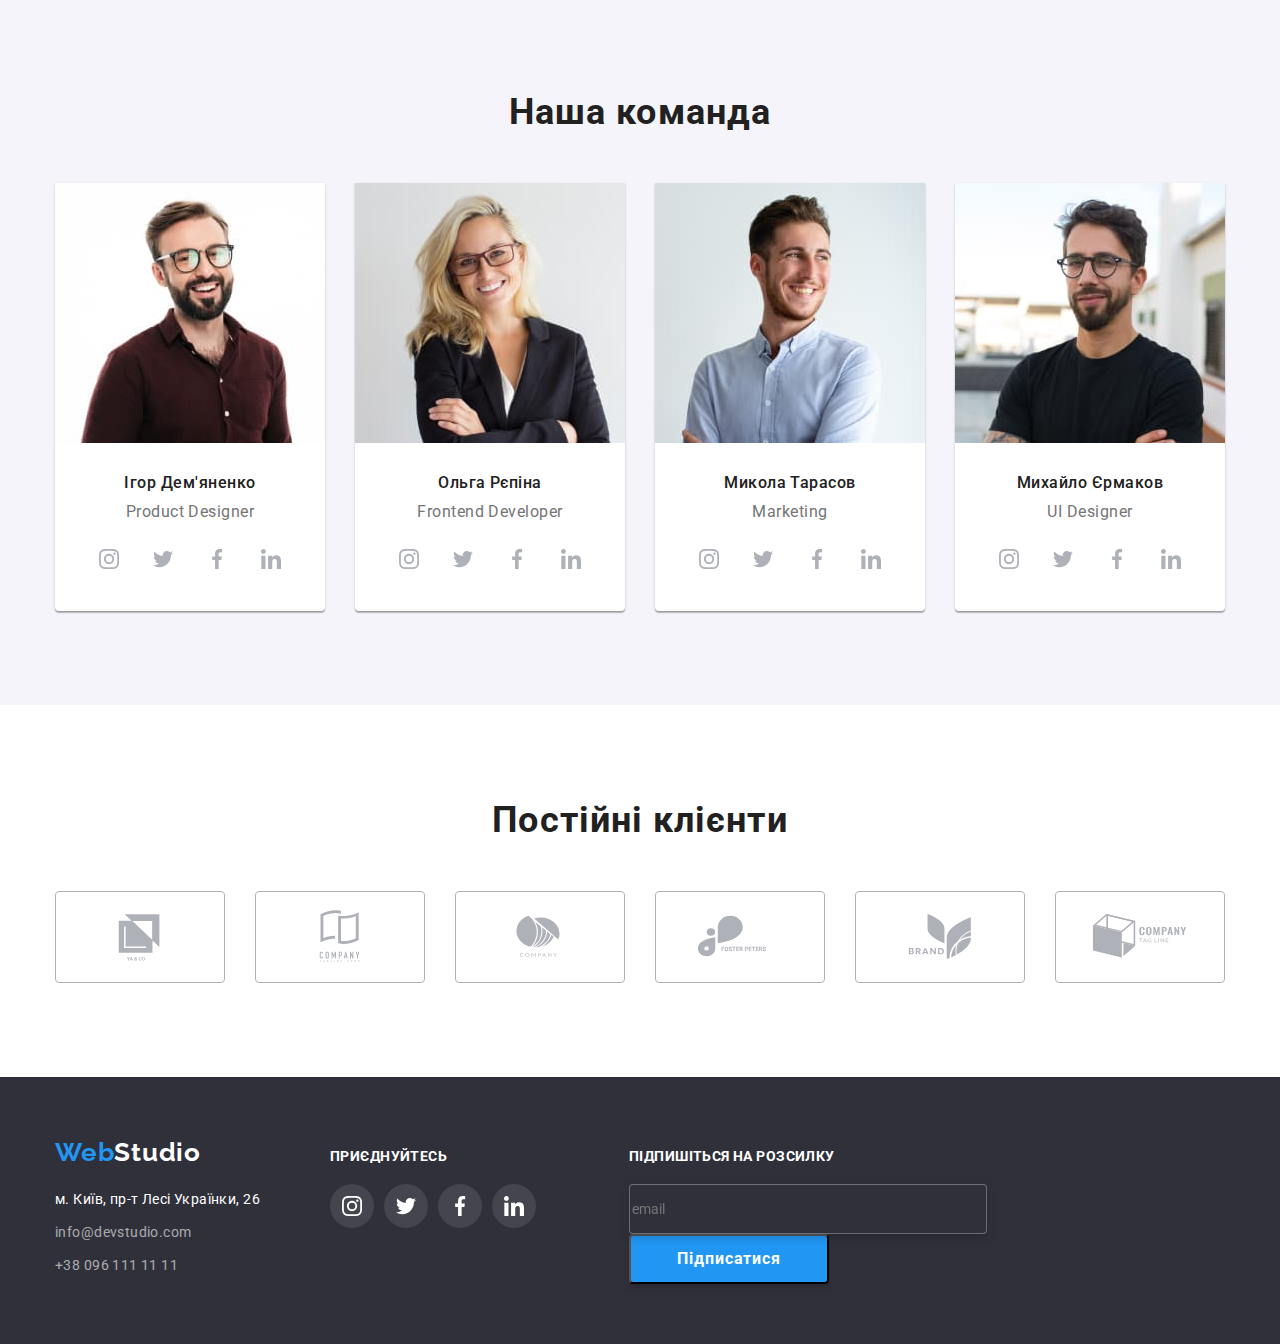
==== commit a72d7c18: "changes" ====
--- a/index.html
+++ b/index.html
@@ -424,6 +424,7 @@
         <!-- </div> -->
 
         <div class="footer-social-block">
+          <div class="footer-form">
           <p class="social-block-title">Підпишіться на розсилку</p>
           <!-- <label class="form-footer-label">
           <p class="form-footer-title">Підпишіться на розсилку</p></label
@@ -435,7 +436,8 @@
             name="person-email"
             placeholder="email"
           />
-          <button class="form-button" type="submit">Підписатися</button>
+          </div>
+          <button class="footer-form-button" type="submit">Підписатися</button>
         </div>
       </div>
     </footer>
--- a/css/styles.css
+++ b/css/styles.css
@@ -424,6 +424,10 @@
     fill: var(--accent-color);
 } */
 
+textarea {
+    padding: 12px 16px;
+}
+
 .form-commet {
     width: 100%;
     height: 120px;
@@ -449,7 +453,7 @@
 }
 .form-button:hover,
 .form-button:focus {
-    background: #188CE8;
+    background-color: var(--button-color);
         box-shadow: 0px 4px 4px rgba(0, 0, 0, 0.15);
 }
 
@@ -964,6 +968,9 @@
     color: rgba(255, 255, 255, 0.6);
 }
 
+.footer-social-block {
+    margin-right: 93px;
+}
 
 .social-block-title {
     margin-bottom: 20px;
@@ -1011,4 +1018,37 @@
 .social-icon {
     
     fill: currentColor;  
+}
+
+.footer-input {
+    padding: ;
+    width: 358px;
+    height: 50px;
+    border: 1px solid rgba(255, 255, 255, 0.3);
+    filter: drop-shadow(0px 4px 4px rgba(0, 0, 0, 0.15));
+    border-radius: 4px;
+    background-color: var(--dark-background-color);
+}
+
+.footer-form-button {
+    /* display: flex;
+    /* align-items: center; */
+    /* text-align: center; */  
+    width: 200px;
+    height: 50px;
+    font-style: normal;
+    font-weight: 700;
+    font-size: 16px;
+    line-height: 1.88;
+    letter-spacing: 0.06em;
+    color: var(--title-white-color);
+    background-color: var(--accent-color);
+    box-shadow: 0px 4px 4px rgba(0, 0, 0, 0.15);
+    border-radius: 4px;
+   
+} 
+
+.footer-form-button:hover,
+.footer-form-button:focus {
+    background-color: var(--button-color);
 }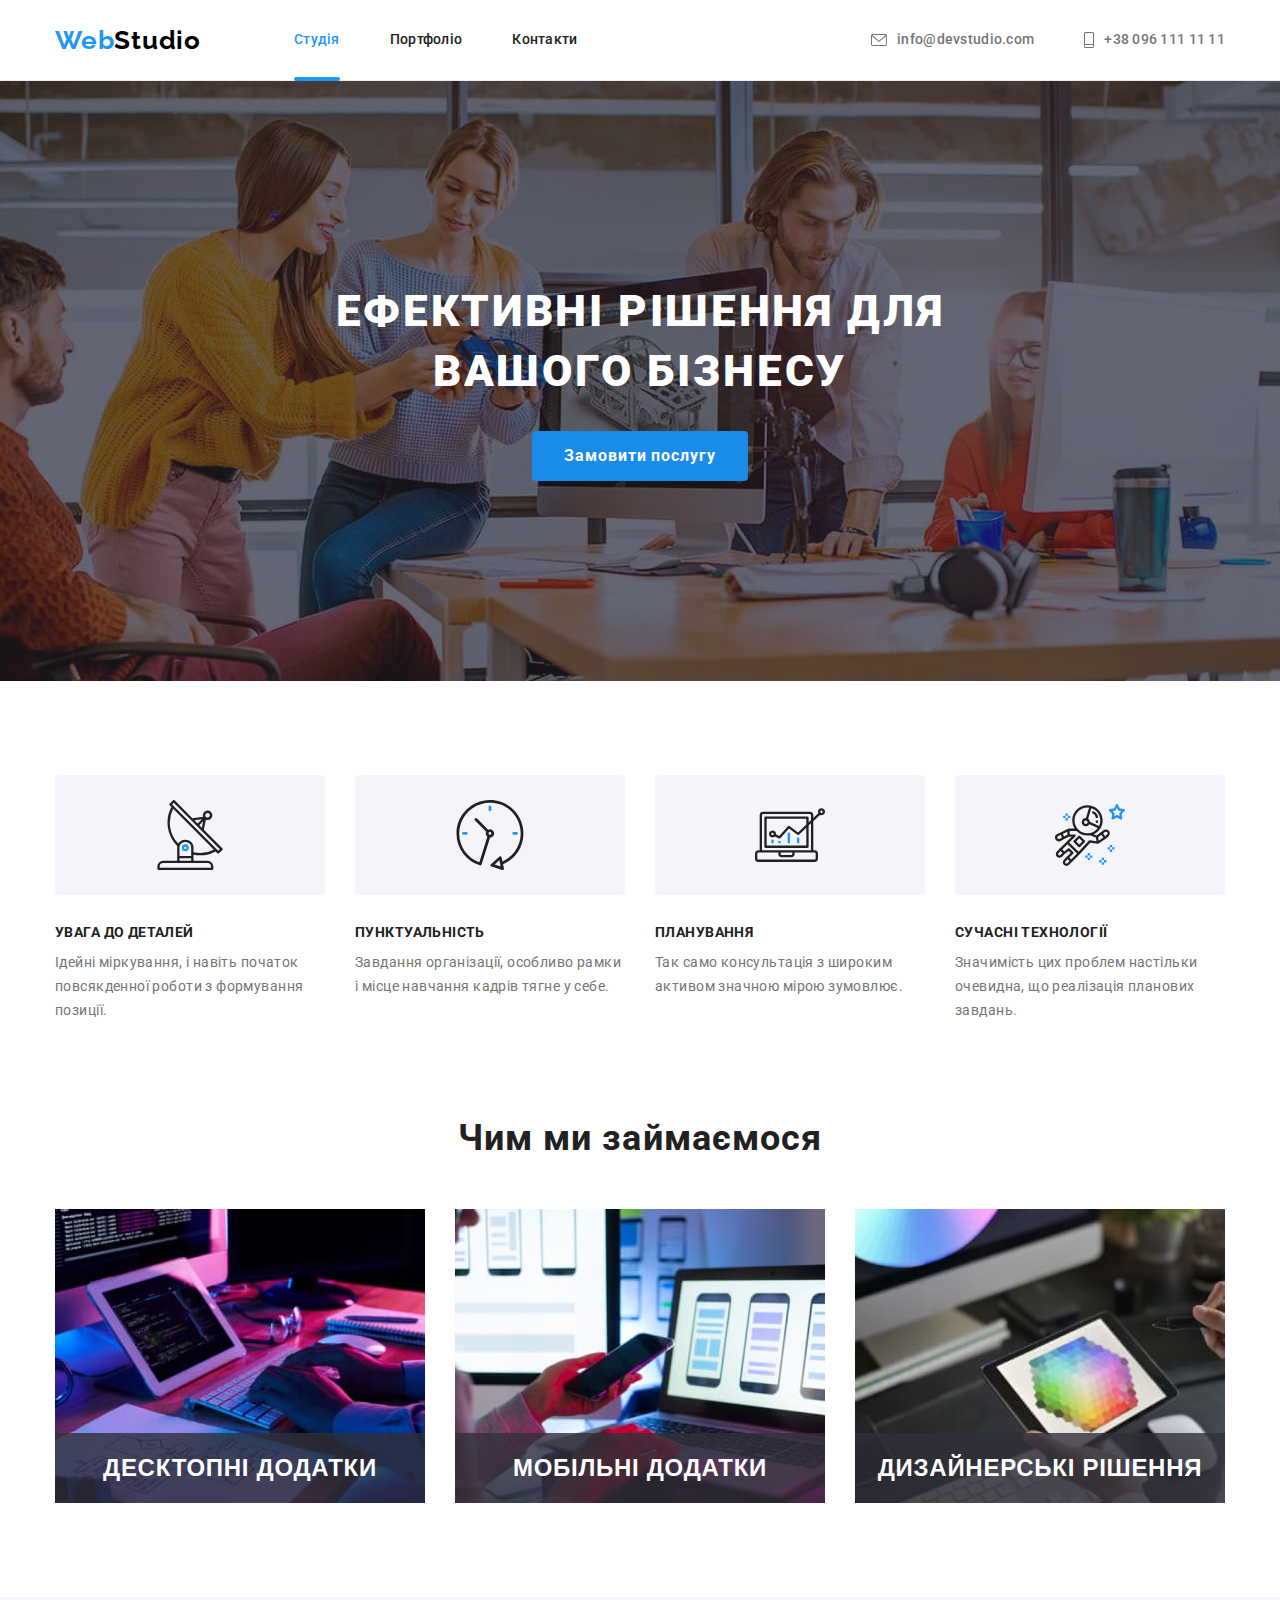
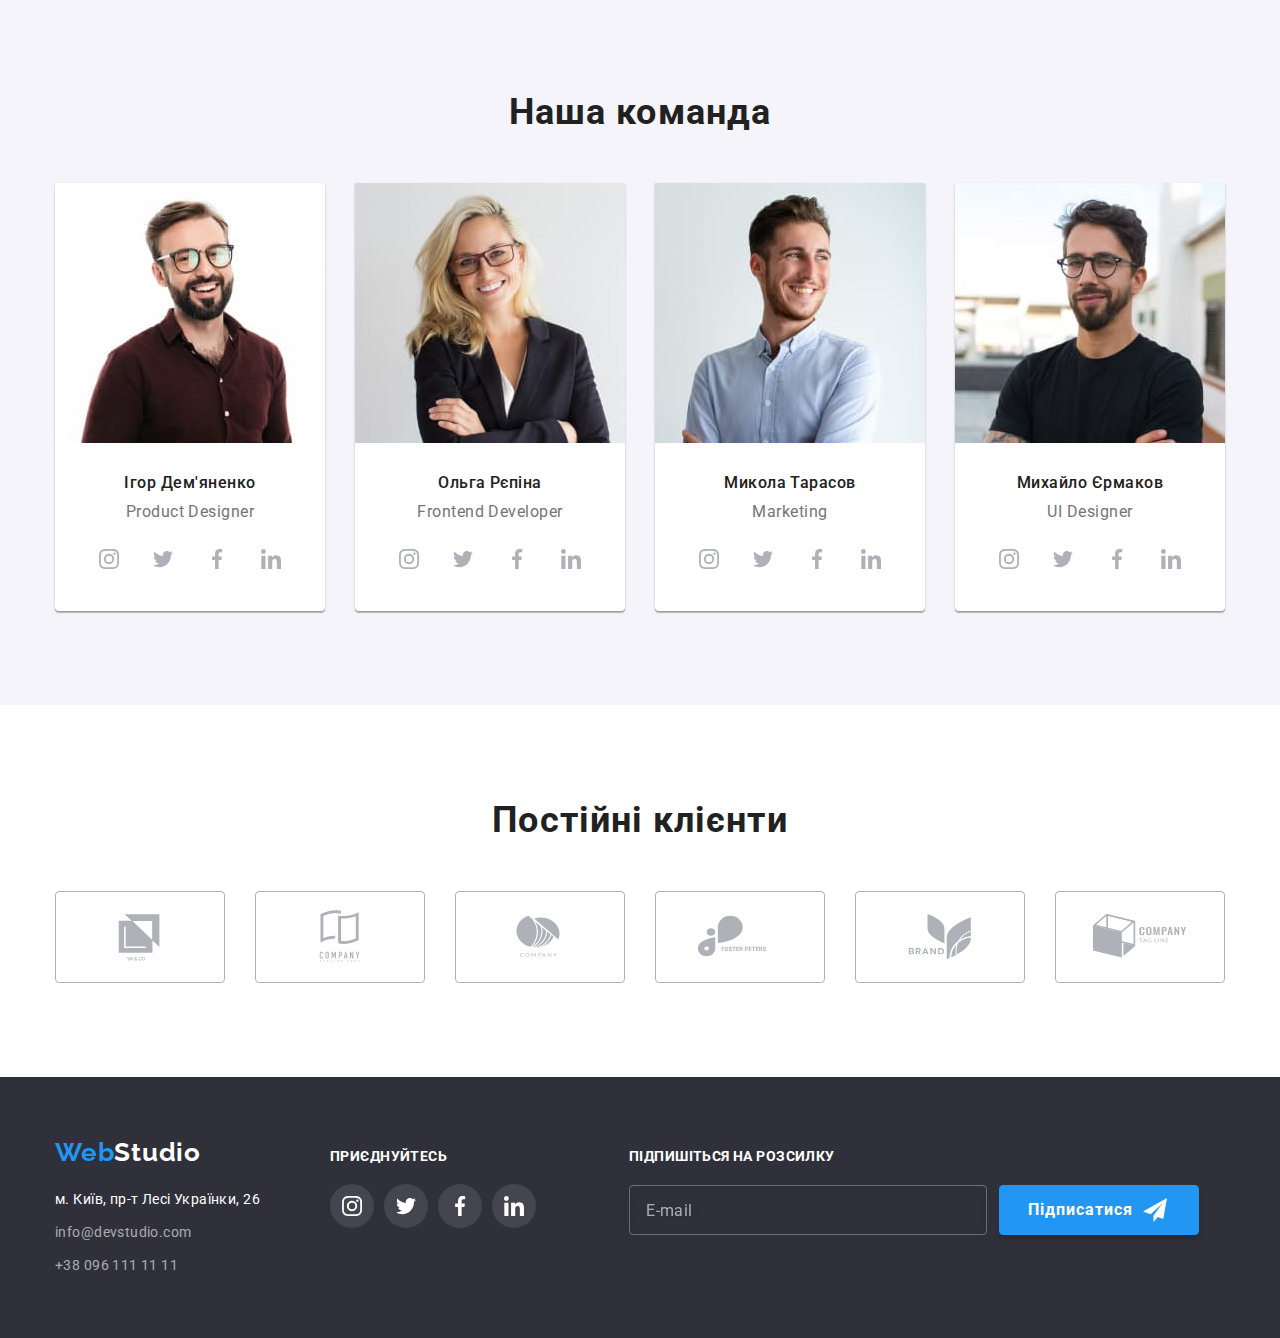
==== commit 0beb30f9: "finish" ====
--- a/index.html
+++ b/index.html
@@ -423,24 +423,38 @@
         </div>
         <!-- </div> -->
 
-        <div class="footer-social-block">
-          <div class="footer-form">
-          <p class="social-block-title">Підпишіться на розсилку</p>
-          <!-- <label class="form-footer-label">
-          <p class="form-footer-title">Підпишіться на розсилку</p></label
-        > -->
-          <input
-            class="footer-input"
-            id="person-email"
-            type="email"
-            name="person-email"
-            placeholder="email"
-          />
-          </div>
-          <button class="footer-form-button" type="submit">Підписатися</button>
-        </div>
+        <!-- <div class="footer-social-block">
+           <div class="footer-form"> -->
+        <!-- <p class="social-block-title">Підпишіться на розсилку</p>
+          <form class="form-footer">
+            <div class="form-footer-field">
+              <label for
+              <input
+                class="footer-input"
+                id="person-email"
+                type="email"
+                name="person-email"
+                placeholder="E-mail"
+              />
+            </div>
+            <button class="footer-form-button" type="submit">Підписатися</button>
+          </form>
+        </div> -->
+
+        <form class="form-subscribe">
+          <label class="subscribe-label"
+            ><b class="subscribe-title">Підпишіться на розсилку</b>
+            <input class="subscribe-email" type="email" name="email" placeholder="E-mail" /></label
+          ><button class="subscribe-send-btn" type="submit">
+            <span class="subscribe-send-title">Підписатися</span>
+            <svg class="subscribe-send-icon" width="24" height="24">
+              <use href="./images/icons.svg#icon-send"></use>
+            </svg>
+          </button>
+        </form>
       </div>
     </footer>
+
     <div class="backdrop is-hidden" data-modal>
       <div class="modal">
         <!-- <h2>Open</h2>
@@ -497,7 +511,9 @@
               <a class="checkbox-link" href="#">Умови договору</a>
             </label>
 
-            <button class="form-button" type="submit">Відправити</button>
+            <button class="form-button" type="submit">
+              <span class="button-submit-title">Відправити</span>
+            </button>
           </form>
         </div>
       </div>
--- a/css/styles.css
+++ b/css/styles.css
@@ -341,7 +341,7 @@
     background-color: var(--title-white-color);
     border-radius: 50%;
     border: 1px solid rgba(0, 0, 0, 0.1);
-    cursor: pointer;
+    
 }
 
 /* .close-icon:hover,
@@ -367,7 +367,7 @@
 }
 
 input {
-    /* padding: 8px; */
+    
     font-family: inherit;
 }
 
@@ -413,6 +413,7 @@
     /* top: 50%;
     transform: translateY(-50); */
     fill:currentColor; 
+    transition: fill 250ms cubic-bezier(0.4, 0, 0.2, 1)
 }
 
 .form-control:focus-within .form-icon {
@@ -442,23 +443,30 @@
     margin-left: 85px;
     margin-right: 125px;
     position: absolute;
-        width: 200px;
-        height: 50px;
-        /* left: 284px;
-        top: 727px;
-     */
-        background-color: var(--accent-color);
-        box-shadow: 0px 4px 4px rgba(0, 0, 0, 0.15);
-        border-radius: 4px;
-}
+    width: 200px;
+    height: 50px;
+
+    background-color: var(--accent-color);
+    box-shadow: 0px 4px 4px rgba(0, 0, 0, 0.15);
+    border-radius: 4px;
+    transition: color 250ms cubic-bezier(0.4, 0, 0.2, 1), background-color 250ms cubic-bezier(0.4, 0, 0.2, 1);
+}
+
 .form-button:hover,
 .form-button:focus {
     background-color: var(--button-color);
         box-shadow: 0px 4px 4px rgba(0, 0, 0, 0.15);
 }
 
-
-/* ------------------------checkbox---------------------- */
+.button-submit-title {
+    font-weight: 700;
+    font-size: 16px;
+    line-height: 1.88;
+    letter-spacing: 0.06em;
+    color: var(--title-white-color); 
+}
+
+/* ------------------------Сheckbox---------------------- */
 
 .checkbox-label {
     display: flex;
@@ -483,6 +491,7 @@
     border: 2px solid var(--title-text-color);
     border-radius: 2px;
     margin-right: 4px;
+    transition: border 250ms cubic-bezier(0.4, 0, 0.2, 1);
 }
 
 .checkbox-input:checked + .checkbox-chec-markr {
@@ -803,7 +812,7 @@
     border-radius: 4px;
     border: none;
     cursor: pointer;
-    transition: color 250ms cubic-bezier(0.4, 0, 0.2, 1), background 250ms cubic-bezier(0.4, 0, 0.2, 1);
+    transition: color 250ms cubic-bezier(0.4, 0, 0.2, 1), background-color 250ms cubic-bezier(0.4, 0, 0.2, 1);
 }
 
 .portfolio-button:hover,
@@ -870,8 +879,6 @@
     line-height: 1.88;
     letter-spacing: 0.03em;
     color: var(--primary-text-color); 
-    
-
 }
 
 .portfolio-thumb {
@@ -1020,8 +1027,91 @@
     fill: currentColor;  
 }
 
+/* ------- Форма підписки на розсилку ---------*/
+
+.form-subscribe {
+    display: flex;
+    justify-content: flex-start;
+    align-items: flex-end;
+}
+
+.subscribe-label {
+    margin-right: 12px;
+}
+
+.subscribe-title {
+    margin-bottom: 20px;
+
+    font-weight: 700;
+    line-height: 1.14;
+    letter-spacing: 0.03em;
+    text-transform: uppercase;
+
+    color: var(--title-white-color);
+}
+
+.subscribe-email {
+    width: 358px;
+    height: 50px;
+    padding: 15px 16px;
+
+    border: 1px solid rgba(255, 255, 255, 0.3);
+    filter: drop-shadow(0px 4px 4px rgba(0, 0, 0, 0.15));
+    border-radius: 4px;
+    background: rgba(0, 0, 0, 0);
+    font-size: 16px;
+    line-height: 1.25;
+    letter-spacing: 0.03em;
+    color: rgba(255, 255, 255, 0.6);
+}
+
+.subscribe-email::placeholder {
+    color: rgba(255, 255, 255, 0.6);
+}
+
+.subscribe-send-btn {
+    display: flex;
+    align-items: center;
+
+    width: 200px;
+    height: 50px;
+    padding-left: 28px;
+    padding-right: 28px;
+
+    background: var(--accent-color);
+    box-shadow: 0px 4px 4px rgba(0, 0, 0, 0.15);
+    border-radius: 4px;
+    border: 1px solid var(--accent-color);
+    color: var(--title-white-color);
+    transition: color 250ms cubic-bezier(0.4, 0, 0.2, 1), background-color 250ms cubic-bezier(0.4, 0, 0.2, 1);
+}
+
+.subscribe-send-btn:hover,
+.subscribe-send-btn:focus {
+    background-color: var(--button-color);
+}
+
+.subscribe-send-title {
+    margin-right: 10px;
+
+    font-weight: 700;
+    font-size: 16px;
+    line-height: 1.88;
+    letter-spacing: 0.06em;
+}
+
+.subscribe-send-icon {
+    fill: currentColor;
+}
+
+/* .form-footer {
+display: flex;
+justify-content: space-between;
+align-items: baseline;
+}
+
 .footer-input {
-    padding: ;
+    padding: 10px;
     width: 358px;
     height: 50px;
     border: 1px solid rgba(255, 255, 255, 0.3);
@@ -1031,9 +1121,7 @@
 }
 
 .footer-form-button {
-    /* display: flex;
-    /* align-items: center; */
-    /* text-align: center; */  
+    
     width: 200px;
     height: 50px;
     font-style: normal;
@@ -1051,4 +1139,4 @@
 .footer-form-button:hover,
 .footer-form-button:focus {
     background-color: var(--button-color);
-}+} */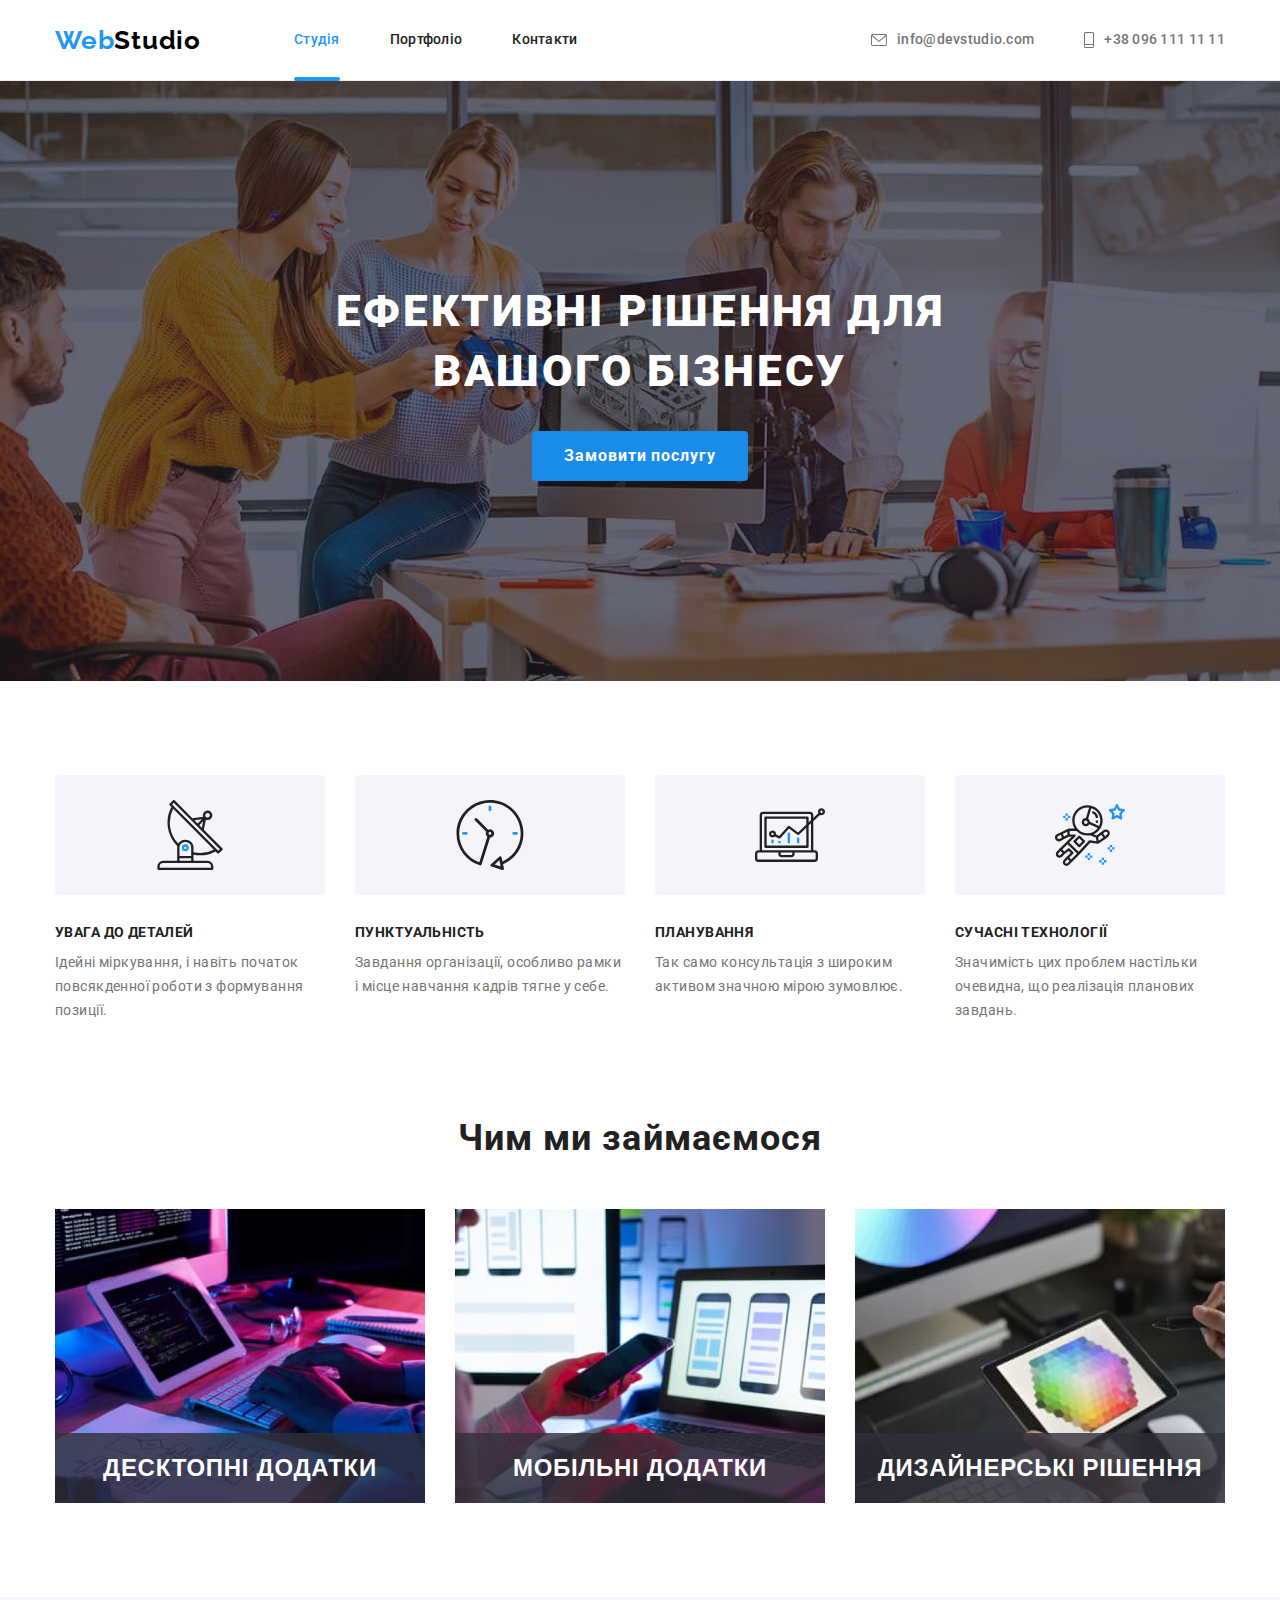
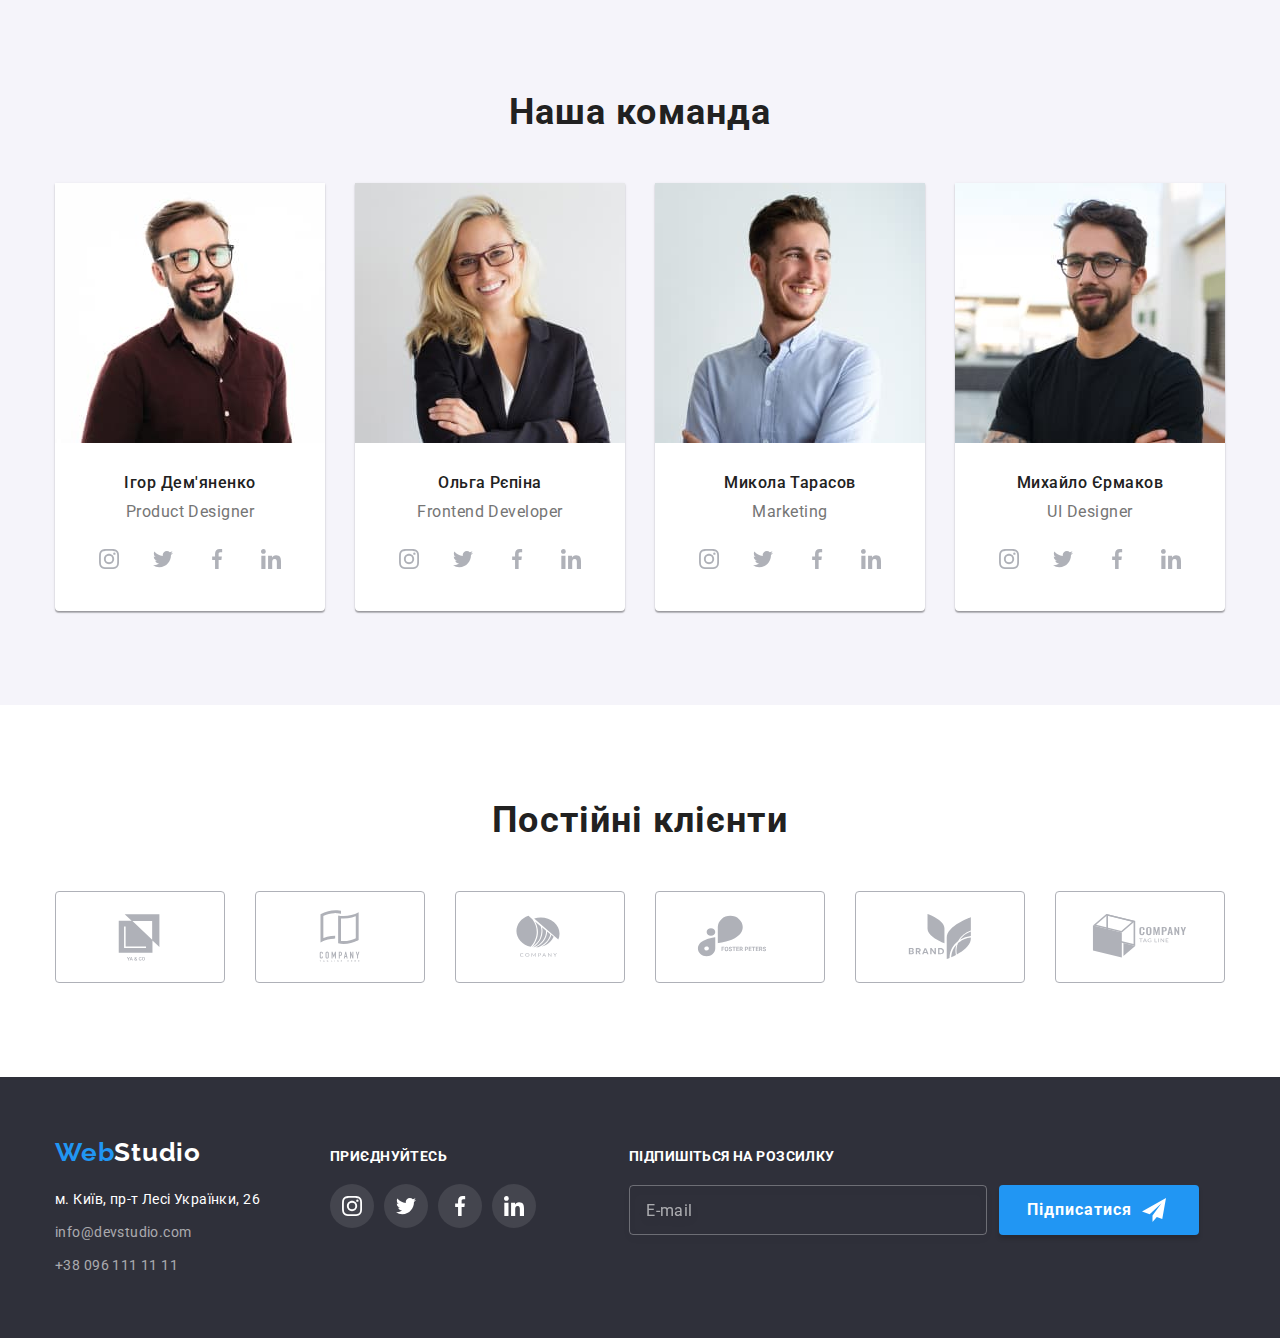
==== commit 1f5837c0: "fixses" ====
--- a/index.html
+++ b/index.html
@@ -421,25 +421,6 @@
             </li>
           </ul>
         </div>
-        <!-- </div> -->
-
-        <!-- <div class="footer-social-block">
-           <div class="footer-form"> -->
-        <!-- <p class="social-block-title">Підпишіться на розсилку</p>
-          <form class="form-footer">
-            <div class="form-footer-field">
-              <label for
-              <input
-                class="footer-input"
-                id="person-email"
-                type="email"
-                name="person-email"
-                placeholder="E-mail"
-              />
-            </div>
-            <button class="footer-form-button" type="submit">Підписатися</button>
-          </form>
-        </div> -->
 
         <form class="form-subscribe">
           <label class="subscribe-label"
@@ -491,7 +472,7 @@
               </svg>
             </div>
 
-            <label class="form-label" for="person-commet">Коментар</label>
+             <label class="form-label" for="person-commet">Коментар</label>
             <textarea
               class="form-commet"
               id="person-commet"
--- a/css/styles.css
+++ b/css/styles.css
@@ -308,25 +308,20 @@
  
 .modal {
     position: absolute;
-    display: flex;
-    justify-content: end;
     top: 50%;
     left: 50%;
     width: 528px; 
     height: 581px;
-    
+
+    padding: 40px;
+
     background-color: var(--title-white-color);
     box-shadow: 0px 1px 3px rgba(0, 0, 0, 0.12), 0px 1px 1px rgba(0, 0, 0, 0.14), 0px 2px 1px rgba(0, 0, 0, 0.2); 
     transform: translate(-50%, -50%);
     border-radius: 4px;
     transition: transform 250ms cubic-bezier(0.4, 0, 0.2, 1);
-
-    padding: 40px;
-}
-
-.form-field {
-    margin-right: 15px;
-}
+}
+
 
 .modal-close-button {
     position: absolute;
@@ -335,8 +330,10 @@
     display: flex;
     align-items: center;
     justify-content: center;
+
     width: 30px;
     height: 30px;
+
     color: var(--logo-second-part-color);
     background-color: var(--title-white-color);
     border-radius: 50%;
@@ -354,16 +351,18 @@
 }
 
 
-/* ----------------------Форма-------------------------- */
+/* ----------------------Форма в модальному вікні------------ */
 
 .form-title{
+    margin-bottom: 12px;
+
     font-weight: 700;
     font-size: 20px;
     line-height: 1.15;
     text-align: center;
     letter-spacing: 0.03em;
     color: var(--title-text-color);
-    margin-bottom: 12px;
+    
 }
 
 input {
@@ -374,7 +373,7 @@
  label {
     display: flex;
     flex-direction: column;
-    /* margin-bottom: 8px; */
+    
 } 
 
 .form-label{
@@ -395,13 +394,14 @@
     width: 100%;
     height: 40px;
     padding: 12px 11px 11px 38px;
+
     border: 1px solid rgba(33, 33, 33, 0.2);
     border-radius: 4px;
     cursor: pointer;
     outline: none;
-}
-
-/* .form-input:hover,  */
+    transition: border-color 250ms cubic-bezier(0.4, 0, 0.2, 1);
+}
+
 .form-input:focus {
 border-color: var(--accent-color);
 }
@@ -427,27 +427,43 @@
 
 textarea {
     padding: 12px 16px;
-}
+
+}
+
 
 .form-commet {
     width: 100%;
     height: 120px;
     resize: none;
-}
+    border: 1px solid rgba(33, 33, 33, 0.2);
+    border-radius: 4px;
+    cursor: pointer;
+    outline: none;
+    transition: border-color 250ms cubic-bezier(0.4, 0, 0.2, 1);
+}
+
+.form-commet::placeholder {
+    font-size: 12px;
+    line-height: 1.17;
+    letter-spacing: 0.01em;
+    color: rgba(117, 117, 117, 0.5);
+
+}
+.form-commet:focus {
+    border-color: #2196f3;
+}
+
 
 .form-button {
-    display: flex;
-    justify-content: center;
-    align-items: center;
+    display: block;
     margin: 0 auto;
-    margin-left: 85px;
-    margin-right: 125px;
-    position: absolute;
+
     width: 200px;
     height: 50px;
 
     background-color: var(--accent-color);
     box-shadow: 0px 4px 4px rgba(0, 0, 0, 0.15);
+    border: none;
     border-radius: 4px;
     transition: color 250ms cubic-bezier(0.4, 0, 0.2, 1), background-color 250ms cubic-bezier(0.4, 0, 0.2, 1);
 }
@@ -475,6 +491,8 @@
     padding-left: 20px;
     margin-bottom: 30px;
     margin-top: 20px;
+    line-height: 1.71;
+    letter-spacing: 0.03em;
 }
 
 .checkbox-input {
@@ -495,10 +513,11 @@
 }
 
 .checkbox-input:checked + .checkbox-chec-markr {
+    background-position: center;
     border-color: var(--accent-color);
     background-color: var(--accent-color);
     background-image: url('../images/checkmark.svg');
-    background-size: cover;
+    background-size: contain;
     background-origin: border-box;
 }
 
@@ -511,54 +530,6 @@
     color: var(--accent-color);
     margin-left: 4px;
 }
-
-
-/*
-
-.checkbox-label{
-    display: block;
-    position: relative;
-    padding-left: 24px;
-    margin-bottom: 31px;
-}
-
-.checkbox-label::before {
-    position: absolute;
-    top: 0;
-    left: 0;
-    width: 16px;
-    height: 15px;
-    border: 1px solid black;
-    border-radius: 2px;
-    content: "";
-}
-
-.checkbox-label::after {
-    position: absolute;
-    top: 4px;
-    left: 4px;
-    width: 11px;
-    height: 8px;
-    background-image: url("../images/icons.svg#icon-chec-mark");
-    content: "";
-    opacity: 0;
-}
-
-
-.checkbox-input:checked + .checkbox-label::after {
-    opacity: 1;
-} 
-
-.checkbox-label {
-    font-size: 14px;
-    line-height: 1.71;
-}
-
-.checkbox-link {
-    color: var(--accent-color);
-}
-
-*/
 
 
 /*------- Особливості -------*/
@@ -663,7 +634,7 @@
     color: var(--title-white-color);
 
  }
- /*------- Наша команда------ */
+ /*---------- Наша команда------ */
 
  .section-command {
     background-color: var(--ligt-background-color);
@@ -908,7 +879,7 @@
 }
 
 
-/* ------Footer------- */
+/* -------------Footer------- */
 
 .footer {
     padding-top: 60px;
@@ -916,11 +887,6 @@
 
     background-color: var(--dark-background-color);
 }
- /* ----Комент--- */
-/* .footer-box {
-    display: flex;
-    justify-content: flex-start;
-} */
 
 
 .footer-box {
@@ -1027,7 +993,7 @@
     fill: currentColor;  
 }
 
-/* ------- Форма підписки на розсилку ---------*/
+/* ------- Форма підписки на розсилку в футері---------*/
 
 .form-subscribe {
     display: flex;
@@ -1063,6 +1029,7 @@
     line-height: 1.25;
     letter-spacing: 0.03em;
     color: rgba(255, 255, 255, 0.6);
+    cursor: pointer;
 }
 
 .subscribe-email::placeholder {
@@ -1081,9 +1048,10 @@
     background: var(--accent-color);
     box-shadow: 0px 4px 4px rgba(0, 0, 0, 0.15);
     border-radius: 4px;
-    border: 1px solid var(--accent-color);
+    border: none;
     color: var(--title-white-color);
-    transition: color 250ms cubic-bezier(0.4, 0, 0.2, 1), background-color 250ms cubic-bezier(0.4, 0, 0.2, 1);
+
+    transition: background-color 250ms cubic-bezier(0.4, 0, 0.2, 1);
 }
 
 .subscribe-send-btn:hover,
@@ -1104,39 +1072,4 @@
     fill: currentColor;
 }
 
-/* .form-footer {
-display: flex;
-justify-content: space-between;
-align-items: baseline;
-}
-
-.footer-input {
-    padding: 10px;
-    width: 358px;
-    height: 50px;
-    border: 1px solid rgba(255, 255, 255, 0.3);
-    filter: drop-shadow(0px 4px 4px rgba(0, 0, 0, 0.15));
-    border-radius: 4px;
-    background-color: var(--dark-background-color);
-}
-
-.footer-form-button {
-    
-    width: 200px;
-    height: 50px;
-    font-style: normal;
-    font-weight: 700;
-    font-size: 16px;
-    line-height: 1.88;
-    letter-spacing: 0.06em;
-    color: var(--title-white-color);
-    background-color: var(--accent-color);
-    box-shadow: 0px 4px 4px rgba(0, 0, 0, 0.15);
-    border-radius: 4px;
-   
-} 
-
-.footer-form-button:hover,
-.footer-form-button:focus {
-    background-color: var(--button-color);
-} */+
